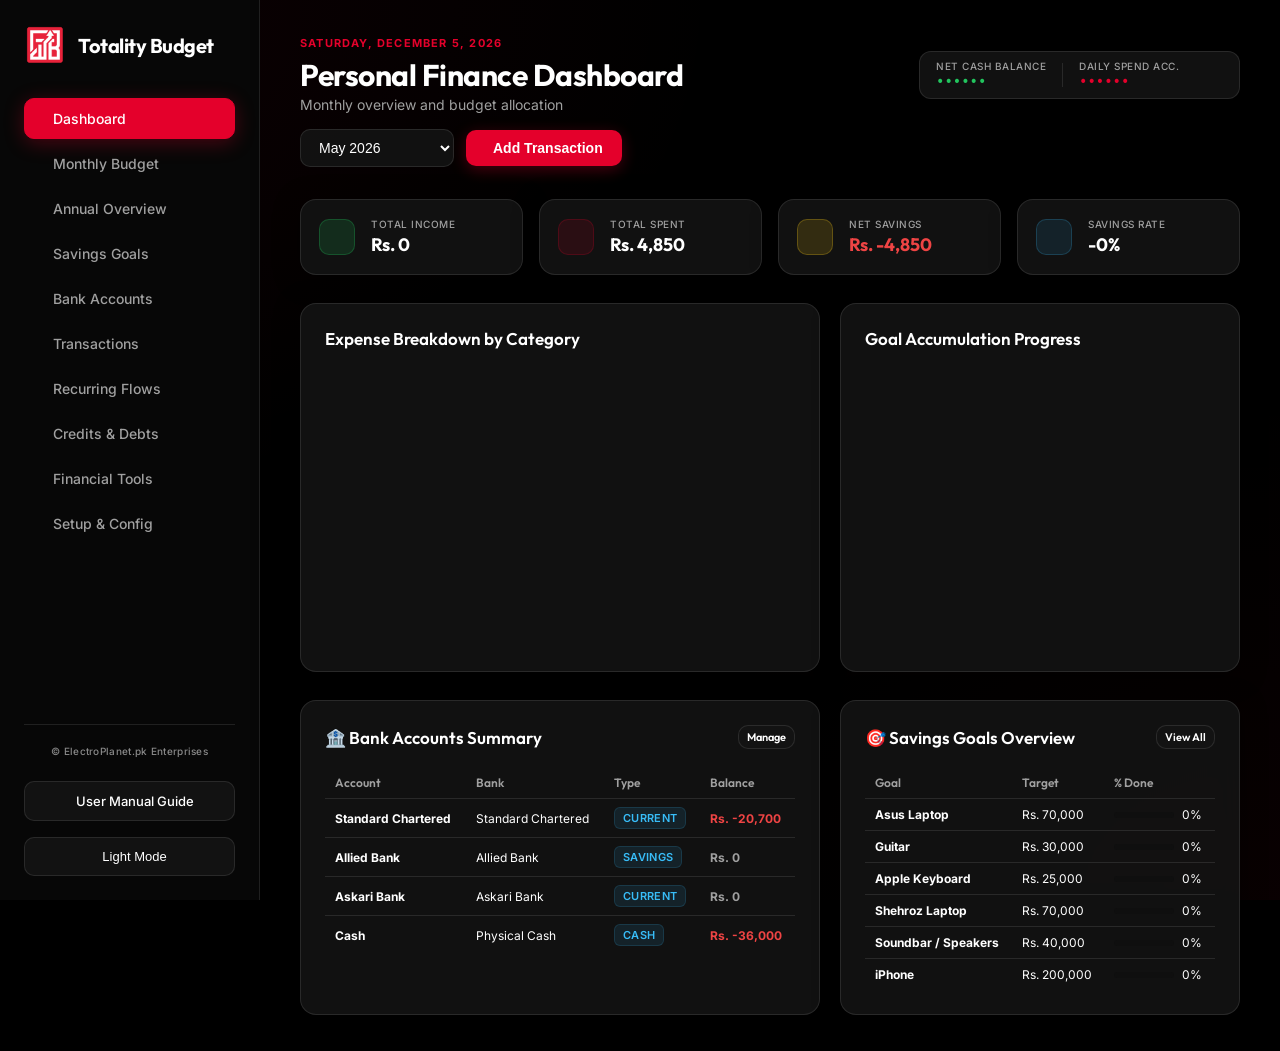
==== index.html @ 2ef8ae56 "Initial commit" ====
<!DOCTYPE html>
<html lang="en">
<head>
  <meta charset="UTF-8">
  <meta name="viewport" content="width=device-width, initial-scale=1.0">
  <title>Totality Budget — Personal Finance Tracker</title>
  <link rel="shortcut icon" type="image/png" href="logo.png">
  <link rel="icon" type="image/png" href="logo.png">
  <link rel="stylesheet" href="index.css?v=4">
  <!-- ChartJS CDN -->
  <script src="https://cdn.jsdelivr.net/npm/chart.js"></script>
  <!-- Lucide Icons CDN -->
  <script src="https://unpkg.com/lucide@latest"></script>
</head>
<body>
  <div class="app-container">
    
    <!-- Sidebar Navigation -->
    <aside class="sidebar">
      <div class="sidebar-top">
        <div class="brand">
          <img src="logo.png" class="brand-logo-img" alt="Totality Budget Logo">
          <span class="brand-name">Totality Budget</span>
        </div>
        
        <nav class="nav-links">
          <li class="nav-item">
            <a class="nav-link active" data-tab="dashboard">
              <i data-lucide="layout-dashboard"></i>
              <span>Dashboard</span>
            </a>
          </li>
          <li class="nav-item">
            <a class="nav-link" data-tab="budget">
              <i data-lucide="wallet"></i>
              <span>Monthly Budget</span>
            </a>
          </li>
          <li class="nav-item">
            <a class="nav-link" data-tab="annual">
              <i data-lucide="bar-chart-3"></i>
              <span>Annual Overview</span>
            </a>
          </li>
          <li class="nav-item">
            <a class="nav-link" data-tab="savings">
              <i data-lucide="target"></i>
              <span>Savings Goals</span>
            </a>
          </li>
          <li class="nav-item">
            <a class="nav-link" data-tab="accounts">
              <i data-lucide="landmark"></i>
              <span>Bank Accounts</span>
            </a>
          </li>
          <li class="nav-item">
            <a class="nav-link" data-tab="transactions">
              <i data-lucide="receipt"></i>
              <span>Transactions</span>
            </a>
          </li>
          <li class="nav-item">
            <a class="nav-link" data-tab="subscriptions">
              <i data-lucide="refresh-cw"></i>
              <span>Recurring Flows</span>
            </a>
          </li>
          <li class="nav-item">
            <a class="nav-link" data-tab="debts">
              <i data-lucide="users"></i>
              <span>Credits & Debts</span>
            </a>
          </li>
          <li class="nav-item">
            <a class="nav-link" data-tab="tools">
              <i data-lucide="layout-grid"></i>
              <span>Financial Tools</span>
            </a>
          </li>
          <li class="nav-item">
            <a class="nav-link" data-tab="setup">
              <i data-lucide="settings"></i>
              <span>Setup & Config</span>
            </a>
          </li>
        </nav>
      </div>
      
      <div class="sidebar-footer">
        <div class="copyright-text">© ElectroPlanet.pk Enterprises</div>
        <a href="manual.html" target="_blank" class="manual-link">
          <i data-lucide="book-open"></i>
          <span>User Manual Guide</span>
        </a>
        <button id="theme-toggle" class="theme-toggle-btn">
          <i data-lucide="sun" class="sun-icon"></i>
          <span class="theme-text">Light Mode</span>
        </button>
      </div>
    </aside>

    <!-- Main Content Panel -->
    <main class="main-content">
      
      <!-- Top Title & Action Bar -->
      <header class="top-bar">
        <div class="page-title-area">
          <div id="today-date-badge" class="current-date-badge"></div>
          <h1 id="page-title">Personal Finance Dashboard</h1>
          <p id="page-subtitle">Monthly overview and budget allocation</p>
        </div>
        
        <!-- Masked Top Balances Widget -->
        <div class="top-balances-widget">
          <div style="display: flex; flex-direction: column; gap: 2px;">
            <span style="color: var(--text-muted); font-size: 10px; text-transform: uppercase; letter-spacing: 0.5px;">Net Cash Balance</span>
            <span id="top-net-cash" style="font-family: monospace; font-size: 14px; font-weight: 700; color: var(--success);">••••••</span>
          </div>
          <div style="width: 1px; height: 24px; background: var(--border-color); align-self: center;"></div>
          <div style="display: flex; flex-direction: column; gap: 2px;">
            <span style="color: var(--text-muted); font-size: 10px; text-transform: uppercase; letter-spacing: 0.5px;">Daily Spend Acc.</span>
            <span id="top-daily-spend" style="font-family: monospace; font-size: 14px; font-weight: 700; color: var(--primary);">••••••</span>
          </div>
          <button id="toggle-top-balances" title="Toggle balance visibility">
            <i id="top-balances-eye-icon" data-lucide="eye" style="width: 16px; height: 16px;"></i>
          </button>
        </div>
        
        <div class="action-bar">
          <select id="global-month-select" class="month-selector">
            <option value="2026-01">January 2026</option>
            <option value="2026-02">February 2026</option>
            <option value="2026-03">March 2026</option>
            <option value="2026-04">April 2026</option>
            <option value="2026-05" selected>May 2026</option>
            <option value="2026-06">June 2026</option>
            <option value="2026-07">July 2026</option>
            <option value="2026-08">August 2026</option>
            <option value="2026-09">September 2026</option>
            <option value="2026-10">October 2026</option>
            <option value="2026-11">November 2026</option>
            <option value="2026-12">December 2026</option>
          </select>
          <button id="add-tx-btn" class="btn btn-primary">
            <i data-lucide="plus-circle"></i>
            <span>Add Transaction</span>
          </button>
        </div>
      </header>

      <!-- TAB 1: DASHBOARD -->
      <section id="dashboard-panel" class="tab-panel active">
        <!-- Summary Metrics -->
        <div class="metrics-grid">
          <div class="card metric-card">
            <div class="metric-icon income">
              <i data-lucide="arrow-down-left"></i>
            </div>
            <div class="metric-info">
              <span class="metric-label">Total Income</span>
              <span class="metric-val" id="dash-income">Rs. 0</span>
            </div>
          </div>
          <div class="card metric-card">
            <div class="metric-icon spent">
              <i data-lucide="arrow-up-right"></i>
            </div>
            <div class="metric-info">
              <span class="metric-label">Total Spent</span>
              <span class="metric-val" id="dash-spent">Rs. 0</span>
            </div>
          </div>
          <div class="card metric-card">
            <div class="metric-icon savings">
              <i data-lucide="sparkles"></i>
            </div>
            <div class="metric-info">
              <span class="metric-label">Net Savings</span>
              <span class="metric-val" id="dash-savings">Rs. 0</span>
            </div>
          </div>
          <div class="card metric-card">
            <div class="metric-icon rate">
              <i data-lucide="percent"></i>
            </div>
            <div class="metric-info">
              <span class="metric-label">Savings Rate</span>
              <span class="metric-val" id="dash-rate">0%</span>
            </div>
          </div>
        </div>

        <!-- Charts Grid -->
        <div class="dashboard-row-1">
          <div class="card">
            <h3 class="card-title">Expense Breakdown by Category</h3>
            <div class="chart-container">
              <canvas id="expenseChart"></canvas>
            </div>
          </div>
          <div class="card">
            <h3 class="card-title">Goal Accumulation Progress</h3>
            <div class="chart-container">
              <canvas id="goalsChart"></canvas>
            </div>
          </div>
        </div>

        <!-- Dashboard Bank & Goals Tables -->
        <div class="dashboard-row-1">
          <div class="card">
            <h3 class="card-title">
              <span>🏦 Bank Accounts Summary</span>
              <a class="btn btn-secondary" style="padding: 4px 8px; font-size: 11px;" onclick="switchTab('accounts')">Manage</a>
            </h3>
            <div class="table-container">
              <table class="table" id="dash-accounts-table">
                <thead>
                  <tr>
                    <th>Account</th>
                    <th>Bank</th>
                    <th>Type</th>
                    <th>Balance</th>
                  </tr>
                </thead>
                <tbody>
                  <!-- Filled by JS -->
                </tbody>
              </table>
            </div>
          </div>
          
          <div class="card">
            <h3 class="card-title">
              <span>🎯 Savings Goals Overview</span>
              <a class="btn btn-secondary" style="padding: 4px 8px; font-size: 11px;" onclick="switchTab('savings')">View All</a>
            </h3>
            <div class="table-container">
              <table class="table" id="dash-goals-table">
                <thead>
                  <tr>
                    <th>Goal</th>
                    <th>Target</th>
                    <th>% Done</th>
                  </tr>
                </thead>
                <tbody>
                  <!-- Filled by JS -->
                </tbody>
              </table>
            </div>
          </div>
        </div>
      </section>

      <!-- TAB 2: MONTHLY BUDGET -->
      <section id="budget-panel" class="tab-panel">
        <div class="budget-grid">
          <!-- Budget Table Card -->
          <div class="card">
            <h3 class="card-title" id="budget-table-title">Budget Allocation vs. Actual Spending</h3>
            <div class="table-container">
              <table class="table" id="budget-table">
                <thead>
                  <tr>
                    <th>Category</th>
                    <th>Budget</th>
                    <th>Spent</th>
                    <th>Remaining</th>
                    <th>Progress</th>
                    <th>Status</th>
                  </tr>
                </thead>
                <tbody>
                  <!-- Filled by JS -->
                </tbody>
                <tfoot>
                  <tr class="table-footer">
                    <td><strong>TOTAL</strong></td>
                    <td id="budget-total-budgeted">Rs. 0</td>
                    <td id="budget-total-spent">Rs. 0</td>
                    <td id="budget-total-remaining">Rs. 0</td>
                    <td><div class="progress-bar-container" style="width: 55px; height: 6px;"><div id="budget-total-progress" class="progress-bar-fill primary" style="width: 0%"></div></div></td>
                    <td id="budget-total-status">-</td>
                  </tr>
                </tfoot>
              </table>
            </div>
          </div>

          <!-- Quick Log & Summary Panel -->
          <div class="transactions-panel">
            <div class="card">
              <h3 class="card-title">Monthly Metrics Summary</h3>
              <div class="quick-stats-mini">
                <div class="stat-mini-item">
                  <span>💰 Planned Budget:</span>
                  <span id="mini-planned-budget">Rs. 0</span>
                </div>
                <div class="stat-mini-item">
                  <span>💸 Total Actual Spent:</span>
                  <span id="mini-total-spent">Rs. 0</span>
                </div>
                <div class="stat-mini-item">
                  <span>📉 Leftover Budget:</span>
                  <span id="mini-leftover-budget">Rs. 0</span>
                </div>
                <div class="stat-mini-item">
                  <span>🔒 Monthly Income:</span>
                  <span id="mini-monthly-income">Rs. 0</span>
                </div>
                <div class="stat-mini-item">
                  <span>🔁 Fixed Expenses:</span>
                  <span id="mini-fixed-expenses">Rs. 0</span>
                </div>
                <div class="stat-mini-item">
                  <span>🤝 Total Money Owed:</span>
                  <span id="mini-total-owed">Rs. 0</span>
                </div>
              </div>
            </div>

            <div class="card">
              <h3 class="card-title" id="mini-tx-title">Recent Transactions</h3>
              <div class="transaction-list" id="mini-tx-list">
                <!-- Filled by JS -->
              </div>
            </div>
          </div>
        </div>
      </section>

      <!-- TAB 3: ANNUAL OVERVIEW -->
      <section id="annual-panel" class="tab-panel">
        <!-- Annual Summary Metrics -->
        <div class="metrics-grid">
          <div class="card metric-card">
            <div class="metric-icon income">
              <i data-lucide="gem"></i>
            </div>
            <div class="metric-info">
              <span class="metric-label">YTD Total Income</span>
              <span class="metric-val" id="annual-ytd-income">Rs. 0</span>
            </div>
          </div>
          <div class="card metric-card">
            <div class="metric-icon spent">
              <i data-lucide="shopping-bag"></i>
            </div>
            <div class="metric-info">
              <span class="metric-label">YTD Total Spent</span>
              <span class="metric-val" id="annual-ytd-spent">Rs. 0</span>
            </div>
          </div>
          <div class="card metric-card">
            <div class="metric-icon savings">
              <i data-lucide="shield-check"></i>
            </div>
            <div class="metric-info">
              <span class="metric-label">Total Annual Savings</span>
              <span class="metric-val" id="annual-ytd-savings">Rs. 0</span>
            </div>
          </div>
          <div class="card metric-card">
            <div class="metric-icon rate">
              <i data-lucide="trending-up"></i>
            </div>
            <div class="metric-info">
              <span class="metric-label">YTD Avg Savings Rate</span>
              <span class="metric-val" id="annual-ytd-rate">0%</span>
            </div>
          </div>
          <div class="card metric-card">
            <div class="metric-icon spent">
              <i data-lucide="users"></i>
            </div>
            <div class="metric-info">
              <span class="metric-label">Outstanding Loans (Debt)</span>
              <span class="metric-val" id="annual-total-debt">Rs. 0</span>
            </div>
          </div>
          <div class="card metric-card">
            <div class="metric-icon spent">
              <i data-lucide="refresh-cw"></i>
            </div>
            <div class="metric-info">
              <span class="metric-label">Annual Fixed Expenses</span>
              <span class="metric-val" id="annual-total-fixed">Rs. 0</span>
            </div>
          </div>
        </div>

        <!-- Annual Trend Chart -->
        <div class="card">
          <h3 class="card-title">Monthly Income vs. Expenses (YTD Trend)</h3>
          <div class="chart-container" style="height: 320px;">
            <canvas id="annualTrendChart"></canvas>
          </div>
        </div>

        <div class="dashboard-row-1">
          <!-- Month-by-month Summary table -->
          <div class="card">
            <h3 class="card-title">Month-by-Month Overview</h3>
            <div class="table-container">
              <table class="table" id="annual-months-table">
                <thead>
                  <tr>
                    <th>Month</th>
                    <th>Income (Rs.)</th>
                    <th>Expenses (Rs.)</th>
                    <th>Savings (Rs.)</th>
                    <th>Savings Rate</th>
                    <th>Running Balance (Rs.)</th>
                  </tr>
                </thead>
                <tbody id="annual-months-tbody">
                  <!-- Filled by JS -->
                </tbody>
              </table>
            </div>
          </div>

          <!-- YTD Category Breakdown -->
          <div class="card">
            <h3 class="card-title">YTD Expense Breakdown by Category</h3>
            <div class="table-container">
              <table class="table" id="annual-categories-table">
                <thead>
                  <tr>
                    <th>Category</th>
                    <th>YTD Budget (Rs.)</th>
                    <th>YTD Spent (Rs.)</th>
                    <th>Progress</th>
                  </tr>
                </thead>
                <tbody id="annual-categories-tbody">
                  <!-- Filled by JS -->
                </tbody>
              </table>
            </div>
          </div>
        </div>

        <!-- Cash Flow Forecast & Monthly Comparison -->
        <div class="dashboard-row-1">
          <div class="card">
            <h3 class="card-title">📈 Cash Flow Forecast (Next 6 Months)</h3>
            <div class="chart-container" style="height: 300px;">
              <canvas id="forecastChart"></canvas>
            </div>
            <div class="forecast-legend">
              <div class="forecast-legend-item"><div class="forecast-legend-swatch solid"></div> Actual Balance</div>
              <div class="forecast-legend-item"><div class="forecast-legend-swatch dashed"></div> Projected Balance</div>
            </div>
          </div>
          <div class="card">
            <h3 class="card-title">📊 Monthly Savings Performance</h3>
            <div class="chart-container" style="height: 300px;">
              <canvas id="comparisonChart"></canvas>
            </div>
          </div>
        </div>
      </section>

      <!-- TAB 4: SAVINGS GOALS -->
      <section id="savings-panel" class="tab-panel">
        <div class="card">
          <div class="goal-card-top" style="margin-bottom: 0;">
            <div>
              <h2 style="font-family: var(--font-heading); font-size: 24px; font-weight: 700;">Active Goals Vault</h2>
              <p style="color: var(--text-muted); font-size: 14px; margin-top: 4px;">Dynamic savings goals tracked across your standard directory accounts</p>
              <button id="add-goal-tab-btn" class="btn btn-primary" style="margin-top: 12px; font-size: 12px; padding: 6px 12px;">
                <i data-lucide="plus-circle"></i>
                <span>Add Goal</span>
              </button>
            </div>
            <div class="metric-info" style="align-items: flex-end;">
              <span class="metric-label" style="font-size: 11px;">Total Allocated in Savings Goals</span>
              <span class="metric-val" id="goals-total-available" style="color: var(--secondary); font-size: 28px;">Rs. 0</span>
            </div>
          </div>
        </div>

        <div class="goals-grid" id="savings-goals-grid">
          <!-- Goal cards generated by JS -->
        </div>
      </section>

      <!-- TAB 5: BANK ACCOUNTS -->
      <section id="accounts-panel" class="tab-panel">
        <div class="card">
          <div style="display: flex; justify-content: space-between; align-items: center;">
            <div>
              <h2 style="font-family: var(--font-heading); font-size: 24px; font-weight: 700;">Account Directory</h2>
              <p style="color: var(--text-muted); font-size: 14px; margin-top: 4px;">Liquid cash and savings across your bank directory</p>
            </div>
            <div class="metric-info" style="align-items: flex-end;">
              <span class="metric-label" style="font-size: 11px;">Net Cash Balance</span>
              <span class="metric-val" id="accounts-net-cash" style="color: var(--primary); font-size: 28px;">Rs. 0</span>
            </div>
          </div>
        </div>

        <div class="accounts-grid" id="bank-accounts-grid">
          <!-- Account cards generated by JS -->
        </div>

        <!-- Strategy Flow Diagram -->
        <div class="card strategy-card">
          <h3 class="card-title" style="color: var(--secondary); font-weight: 700;">
            <i data-lucide="sparkles" style="vertical-align: middle; margin-right: 8px;"></i>
            <span>💡 Strategic Money Flow</span>
          </h3>
          <div class="strategy-steps">
            <div class="strategy-step">
              <div class="step-number">1</div>
              <div class="step-details">
                <span class="step-title">Salary Arrives</span>
                <span class="step-desc">Your main salary deposits into your designated Salary / Daily Spend account.</span>
              </div>
            </div>
            <div class="strategy-step">
              <div class="step-number">2</div>
              <div class="step-details">
                <span class="step-title">Pay Yourself First</span>
                <span class="step-desc">Immediately transfer your default savings surplus target from Daily Spend to your Savings account.</span>
              </div>
            </div>
            <div class="strategy-step">
              <div class="step-number">3</div>
              <div class="step-details">
                <span class="step-title">Goal Contributions</span>
                <span class="step-desc">Fund your savings goals directly by allocating money to them in the Goals Tracker tab.</span>
              </div>
            </div>
            <div class="strategy-step">
              <div class="step-number">4</div>
              <div class="step-details">
                <span class="step-title">Live on What's Left</span>
                <span class="step-desc">Monitor your expenses relative to the monthly budget allocations. Keep track of daily spending!</span>
              </div>
            </div>
          </div>
        </div>
      </section>

      <!-- TAB 6: ALL TRANSACTIONS -->
      <section id="transactions-panel" class="tab-panel">
        <div class="card">
          <div class="card-title">
            <span>Transaction Ledger</span>
            <div style="display: flex; gap: 8px;">
              <button id="import-btn" class="btn btn-secondary" style="font-size: 13px; padding: 6px 12px;">
                <i data-lucide="upload" style="width: 14px; height: 14px;"></i>
                <span>Import Backup</span>
              </button>
              <input type="file" id="import-file-input" style="display:none;" accept=".json">
              <button id="export-btn" class="btn btn-secondary" style="font-size: 13px; padding: 6px 12px;">
                <i data-lucide="download" style="width: 14px; height: 14px;"></i>
                <span>Export Backup</span>
              </button>
            </div>
          </div>
          
          <div class="table-container">
            <table class="table" id="all-transactions-table">
              <thead>
                <tr>
                  <th>Date</th>
                  <th>Type</th>
                  <th>Description</th>
                  <th>Category</th>
                  <th>Account</th>
                  <th>Amount (Rs.)</th>
                  <th>Actions</th>
                </tr>
              </thead>
              <tbody id="all-tx-tbody">
                <!-- Filled by JS -->
              </tbody>
            </table>
          </div>
          
          <div id="tx-empty-state" class="empty-state" style="display: none;">
            <i data-lucide="receipt"></i>
            <h3>No Transactions Registered</h3>
            <p>Begin tracking your budget by tapping the "Add Transaction" button above.</p>
          </div>
        </div>
      </section>

      <!-- TAB 8: FIXED EXPENSES / RECURRING FLOWS -->
      <section id="subscriptions-panel" class="tab-panel">
        <div class="card">
          <div style="display: flex; justify-content: space-between; align-items: center;">
            <div>
              <h2 style="font-family: var(--font-heading); font-size: 24px; font-weight: 700;">Recurring Income & Expenses</h2>
              <p style="color: var(--text-muted); font-size: 14px; margin-top: 4px;">Manage recurring salaries, inflows, bills, rent, and subscriptions that automatically process on specific days of the month</p>
            </div>
            <div class="metric-info" style="align-items: flex-end;">
              <span class="metric-label" style="font-size: 11px;">Net Monthly Recurring Flow</span>
              <span class="metric-val" id="sub-total-net" style="color: var(--success); font-size: 28px;">Rs. 0</span>
            </div>
          </div>
        </div>

        <div class="budget-grid">
          <!-- Subscriptions/Recurring Flows List -->
          <div class="card">
            <h3 class="card-title">Active Recurring Flows</h3>
            <div class="table-container">
              <table class="table" id="subs-table">
                <thead>
                  <tr>
                    <th>Flow Name</th>
                    <th>Type</th>
                    <th>Amount (Rs.)</th>
                    <th>Process Day</th>
                    <th>Category / Source</th>
                    <th>Account</th>
                    <th>Status</th>
                    <th>Actions</th>
                  </tr>
                </thead>
                <tbody id="subs-tbody">
                  <!-- Filled by JS -->
                </tbody>
              </table>
            </div>
          </div>

          <!-- Add Recurring Flow Card -->
          <div class="card">
            <h3 class="card-title">Add Recurring Flow</h3>
            <form id="add-sub-form" style="display: flex; flex-direction: column; gap: 16px;">
              <div class="form-group">
                <label for="sub-type" style="display: block; font-size: 13px; font-weight: 500; margin-bottom: 6px;">Flow Type</label>
                <select id="sub-type" class="form-control" onchange="toggleSubFormTypeFields()" required>
                  <option value="expense" selected>💸 Fixed Expense (Outflow)</option>
                  <option value="income">💰 Fixed Income (Inflow)</option>
                </select>
              </div>
              <div class="form-group">
                <label for="sub-name" style="display: block; font-size: 13px; font-weight: 500; margin-bottom: 6px;">Name</label>
                <input type="text" id="sub-name" class="form-control" placeholder="e.g. Salary, Netflix, Rent" required>
              </div>
              <div class="form-row" style="display: grid; grid-template-columns: 1fr 1fr; gap: 12px;">
                <div class="form-group">
                  <label for="sub-amount" style="display: block; font-size: 13px; font-weight: 500; margin-bottom: 6px;">Amount (Rs.)</label>
                  <input type="number" id="sub-amount" class="form-control" placeholder="0" min="1" required>
                </div>
                <div class="form-group">
                  <label for="sub-day" style="display: block; font-size: 13px; font-weight: 500; margin-bottom: 6px;">Process Day (1-31)</label>
                  <input type="number" id="sub-day" class="form-control" placeholder="e.g. 1" min="1" max="31" required>
                </div>
              </div>
              <div class="form-row" style="display: grid; grid-template-columns: 1fr 1fr; gap: 12px;">
                <div class="form-group">
                  <label for="sub-category" style="display: block; font-size: 13px; font-weight: 500; margin-bottom: 6px;">Category</label>
                  <select id="sub-category" class="form-control" required>
                    <!-- Filled by JS -->
                  </select>
                </div>
                <div class="form-group">
                  <label for="sub-account" style="display: block; font-size: 13px; font-weight: 500; margin-bottom: 6px;">Payment Account</label>
                  <select id="sub-account" class="form-control" required>
                    <!-- Filled by JS -->
                  </select>
                </div>
              </div>
              <div class="form-group">
                <label for="sub-start-month" style="display: block; font-size: 13px; font-weight: 500; margin-bottom: 6px;">Start Month</label>
                <select id="sub-start-month" class="form-control" required>
                  <option value="2026-01" selected>January 2026</option>
                  <option value="2026-02">February 2026</option>
                  <option value="2026-03">March 2026</option>
                  <option value="2026-04">April 2026</option>
                  <option value="2026-05">May 2026</option>
                  <option value="2026-06">June 2026</option>
                  <option value="2026-07">July 2026</option>
                  <option value="2026-08">August 2026</option>
                  <option value="2026-09">September 2026</option>
                  <option value="2026-10">October 2026</option>
                  <option value="2026-11">November 2026</option>
                  <option value="2026-12">December 2026</option>
                </select>
              </div>
              <button type="submit" class="btn btn-primary" style="margin-top: 8px; justify-content: center;">Save Recurring Flow</button>
            </form>
          </div>
        </div>
      </section>

      <!-- TAB 9: CREDITS & DEBTS -->
      <section id="debts-panel" class="tab-panel">
        <div class="card">
          <div style="display: flex; justify-content: space-between; align-items: center; flex-wrap: wrap; gap: 16px;">
            <div>
              <h2 style="font-family: var(--font-heading); font-size: 24px; font-weight: 700;">Credits & Debts Ledger</h2>
              <p style="color: var(--text-muted); font-size: 14px; margin-top: 4px;">Track money you owe to others (Debts) and money others owe to you (Credits)</p>
            </div>
            <div style="display: flex; gap: 24px; flex-wrap: wrap;">
              <div class="metric-info" style="align-items: flex-end;">
                <span class="metric-label" style="font-size: 11px;">Total Owed (Liabilities)</span>
                <span class="metric-val" id="debt-total-owed" style="color: var(--danger); font-size: 26px; font-weight: 700;">Rs. 0</span>
              </div>
              <div class="metric-info" style="align-items: flex-end;">
                <span class="metric-label" style="font-size: 11px;">Total Receivable (Credits)</span>
                <span class="metric-val" id="credit-total-receivable" style="color: var(--success); font-size: 26px; font-weight: 700;">Rs. 0</span>
              </div>
            </div>
          </div>
        </div>

        <div class="budget-grid">
          <!-- Active Debts Grid/List -->
          <div class="card">
            <h3 class="card-title">Outstanding Records</h3>
            <div class="table-container">
              <table class="table" id="debts-table">
                <thead>
                  <tr>
                    <th>Party</th>
                    <th>Reason / Details</th>
                    <th>Original (Rs.)</th>
                    <th>Remaining (Rs.)</th>
                    <th>Due Date</th>
                    <th>Settled %</th>
                    <th>Actions</th>
                  </tr>
                </thead>
                <tbody id="debts-tbody">
                  <!-- Filled by JS -->
                </tbody>
              </table>
            </div>
          </div>

          <!-- Add Debt Card -->
          <div class="card">
            <h3 class="card-title">Add Loan / Money Record</h3>
            <form id="add-debt-form" style="display: flex; flex-direction: column; gap: 16px;">
              <div class="form-group">
                <label for="debt-type" style="display: block; font-size: 13px; font-weight: 500; margin-bottom: 6px;">Record Type</label>
                <select id="debt-type" class="form-control" style="width: 100%;">
                  <option value="debt">Debt (I owe money / Liability)</option>
                  <option value="credit">Credit (Someone owes me / Asset)</option>
                </select>
              </div>
              <div class="form-group">
                <label id="debt-person-label" for="debt-person" style="display: block; font-size: 13px; font-weight: 500; margin-bottom: 6px;">Owed To (Creditor)</label>
                <input type="text" id="debt-person" class="form-control" placeholder="e.g. HBL Bank, Hamza" required>
              </div>
              <div class="form-group">
                <label for="debt-desc" style="display: block; font-size: 13px; font-weight: 500; margin-bottom: 6px;">Reason / Notes</label>
                <input type="text" id="debt-desc" class="form-control" placeholder="e.g. Laptop financing, Dinner share" required>
              </div>
              <div class="form-row" style="display: grid; grid-template-columns: 1fr 1fr; gap: 12px;">
                <div class="form-group">
                  <label for="debt-adjust-mode" style="display: block; font-size: 13px; font-weight: 500; margin-bottom: 6px;">Bank Flow Adjustment</label>
                  <select id="debt-adjust-mode" class="form-control" style="width: 100%;">
                    <option value="none">No immediate bank adjustment (Item/Deferred)</option>
                    <option value="cash">Receive cash in bank account</option>
                  </select>
                </div>
                <div class="form-group" id="debt-account-group" style="display: none;">
                  <label for="debt-account" style="display: block; font-size: 13px; font-weight: 500; margin-bottom: 6px;">Bank Account</label>
                  <select id="debt-account" class="form-control" style="width: 100%;">
                    <!-- Populated dynamically -->
                  </select>
                </div>
              </div>
              <div class="form-row" style="display: grid; grid-template-columns: 1fr 1fr; gap: 12px;">
                <div class="form-group">
                  <label for="debt-amount" style="display: block; font-size: 13px; font-weight: 500; margin-bottom: 6px;">Amount (Rs.)</label>
                  <input type="number" id="debt-amount" class="form-control" placeholder="0" min="1" required>
                </div>
                <div class="form-group">
                  <label for="debt-due" style="display: block; font-size: 13px; font-weight: 500; margin-bottom: 6px;">Due Date</label>
                  <input type="date" id="debt-due" class="form-control">
                </div>
              </div>
              <button type="submit" class="btn btn-primary" style="margin-top: 8px; justify-content: center;">Save Record</button>
            </form>
          </div>
        </div>
      </section>

      <!-- TAB: SMART INSIGHTS -->
      <!-- TAB: FINANCIAL TOOLS & SIMULATORS -->
      <section id="tools-panel" class="tab-panel">
        <!-- Tools Tab Navigation -->
        <div class="tools-subnav-container">
          <div class="tools-subnav">
            <button class="tools-subnav-btn active" data-subtab="tools-insights">
              <i data-lucide="brain"></i>
              <span>Smart Insights</span>
            </button>
            <button class="tools-subnav-btn" data-subtab="tools-whatif">
              <i data-lucide="help-circle"></i>
              <span>What-If Sandbox</span>
            </button>
            <button class="tools-subnav-btn" data-subtab="tools-wishlist">
              <i data-lucide="hourglass"></i>
              <span>Purchase Vault</span>
            </button>
            <button class="tools-subnav-btn" data-subtab="tools-joy">
              <i data-lucide="heart"></i>
              <span>Joy Mapping</span>
            </button>
          </div>
        </div>

        <!-- SUB-TAB 1: SMART INSIGHTS -->
        <div class="tools-subpanel active" id="tools-insights-panel">
          <div class="insights-grid">
            <!-- Health Score Gauge -->
            <div class="card">
              <h3 class="card-title">🫀 Financial Health Score</h3>
              <div class="health-gauge-container">
                <div class="health-gauge-wrap">
                  <svg class="health-gauge-svg" viewBox="0 0 200 200">
                    <circle class="health-gauge-track" cx="100" cy="100" r="85"></circle>
                    <circle class="health-gauge-fill" id="health-gauge-arc" cx="100" cy="100" r="85"
                      stroke-dasharray="534" stroke-dashoffset="534"></circle>
                  </svg>
                  <div class="health-gauge-center">
                    <div class="health-gauge-score" id="health-score-value">0</div>
                    <div class="health-gauge-label">/ 100</div>
                  </div>
                </div>
                <div class="health-gauge-status" id="health-score-status">Calculating...</div>
              </div>
              <div class="health-factors" id="health-factors-list">
                <!-- Filled by JS -->
              </div>
            </div>

            <!-- Burn Rate Gauge -->
            <div class="card">
              <h3 class="card-title">🔥 Discretionary Burn Rate</h3>
              <div class="burn-gauge-container">
                <div class="burn-gauge-wrap">
                  <svg class="burn-gauge-svg" viewBox="0 40 200 100">
                    <!-- Background Arc -->
                    <path class="burn-gauge-track" d="M 30 130 A 70 70 0 0 1 170 130" fill="none" stroke-width="12" stroke-linecap="round"></path>
                    <defs>
                      <linearGradient id="burnGradient" x1="0%" y1="0%" x2="100%" y2="0%">
                        <stop offset="0%" stop-color="#10b981"></stop>
                        <stop offset="60%" stop-color="#f59e0b"></stop>
                        <stop offset="100%" stop-color="#ef4444"></stop>
                      </linearGradient>
                    </defs>
                    <!-- Active Burn indicator arc -->
                    <path class="burn-gauge-fill" id="burn-gauge-arc" d="M 30 130 A 70 70 0 0 1 170 130" fill="none" stroke="url(#burnGradient)" stroke-width="12" stroke-linecap="round" stroke-dasharray="220" stroke-dashoffset="220"></path>
                    <!-- Needle group -->
                    <g class="burn-needle-group" id="burn-needle-group">
                      <line x1="100" y1="130" x2="45" y2="130" class="burn-needle-line" stroke-width="4" stroke-linecap="round"></line>
                      <circle cx="100" cy="130" r="7" class="burn-needle-center"></circle>
                    </g>
                  </svg>
                </div>
                <div class="burn-status-container">
                  <div class="burn-rate-value" id="burn-rate-value">0%</div>
                  <div class="burn-rate-pace" id="burn-rate-pace">On Track</div>
                </div>
              </div>
              <div class="burn-details" id="burn-details-text">
                <!-- Filled by JS -->
              </div>
            </div>

            <!-- Spending Anomalies -->
            <div class="card insights-full-width">
              <h3 class="card-title">🔍 Spending Anomalies</h3>
              <p style="color: var(--text-muted); font-size: 12.5px; margin-bottom: 14px;">Categories deviating from your 3-month average</p>
              <div class="anomaly-list" id="anomaly-list">
                <!-- Filled by JS -->
              </div>
            </div>

            <!-- Savings Advisor -->
            <div class="card insights-full-width">
              <h3 class="card-title">💡 Savings Advisor</h3>
              <p style="color: var(--text-muted); font-size: 12.5px; margin-bottom: 14px;">Actionable suggestions to accelerate your savings goals</p>
              <div class="advisor-list" id="advisor-list">
                <!-- Filled by JS -->
              </div>
            </div>
          </div>
        </div>

        <!-- SUB-TAB 2: WHAT-IF SANDBOX -->
        <div class="tools-subpanel" id="tools-whatif-panel">
          <div class="tools-split-layout">
            <!-- Left Side: Control Form -->
            <div class="card" style="flex: 1; min-width: 320px;">
              <h3 class="card-title">🔬 Simulate Financial Scenario</h3>
              <p style="color: var(--text-muted); font-size: 12.5px; margin-bottom: 16px;">Test the impact of a recurring or one-time cost on your budget.</p>
              
              <form id="whatif-form">
                <div class="form-group">
                  <label for="whatif-name">Purchase/Expense Description</label>
                  <input type="text" id="whatif-name" class="form-control" placeholder="e.g. Purchase a Sedan, New Subscription, Gym membership" required>
                </div>
                <div class="form-row" style="display: grid; grid-template-columns: 1fr 1fr; gap: 12px; margin-top: 12px;">
                  <div class="form-group">
                    <label for="whatif-amount">Cost (Rs.)</label>
                    <input type="number" id="whatif-amount" class="form-control" placeholder="e.g. 35000" min="1" required>
                  </div>
                  <div class="form-group">
                    <label for="whatif-type">Frequency</label>
                    <select id="whatif-type" class="form-control">
                      <option value="recurring">Monthly Recurring</option>
                      <option value="onetime">One-Time Expense</option>
                    </select>
                  </div>
                </div>

                <div class="form-group" style="margin-top: 16px;">
                  <label>How will you fund this?</label>
                  <div style="display: flex; flex-direction: column; gap: 8px; margin-top: 8px;">
                    <label class="form-radio-label" style="display: flex; align-items: center; gap: 8px; font-size: 13px; cursor: pointer;">
                      <input type="radio" name="whatif-strategy" value="proportional" checked>
                      <span><strong>Shared Sacrifice:</strong> Cut all active budgets proportionally</span>
                    </label>
                    <label class="form-radio-label" style="display: flex; align-items: center; gap: 8px; font-size: 13px; cursor: pointer; margin-top: 4px;">
                      <input type="radio" name="whatif-strategy" value="targeted">
                      <span><strong>Targeted Sacrifices:</strong> Manually choose categories below</span>
                    </label>
                  </div>
                </div>

                <!-- Targeted Category Checkboxes -->
                <div id="whatif-targeted-categories-container" style="margin-top: 16px; display: none;">
                  <label style="font-size: 12.5px; font-weight: 600;">Select categories to cut:</label>
                  <div id="whatif-categories-list" style="display: grid; grid-template-columns: 1fr 1fr; gap: 8px; margin-top: 8px; max-height: 150px; overflow-y: auto; padding: 4px; border: 1px solid var(--border-color); border-radius: 8px;">
                    <!-- Dynamically populated by JS -->
                  </div>
                </div>

                <button type="submit" class="btn btn-primary" style="width: 100%; margin-top: 20px;">
                  <i data-lucide="play" style="width: 16px; height: 16px; margin-right: 6px;"></i>
                  Run Simulation
                </button>
              </form>
            </div>

            <!-- Right Side: Comparative Output & Analytics -->
            <div style="flex: 1.5; display: flex; flex-direction: column; gap: 20px; min-width: 320px;">
              <!-- Sustainability Scorecard -->
              <div class="card" id="whatif-scorecard" style="display: none;">
                <h3 class="card-title">📊 Sustainability Report</h3>
                <div id="whatif-impact-summary">
                  <!-- Filled by JS -->
                </div>
              </div>

              <!-- Comparative Table -->
              <div class="card" id="whatif-results-card" style="display: none;">
                <h3 class="card-title">⚖️ Budget Restructuring Impact</h3>
                <div class="table-responsive" style="margin-top: 12px; max-height: 300px; overflow-y: auto;">
                  <table class="table" style="table-layout: fixed; width: 100%;">
                    <thead>
                      <tr>
                        <th style="width: 28%;">Category</th>
                        <th style="width: 24%;">Current Budget</th>
                        <th style="width: 24%;">Proposed Cut</th>
                        <th style="width: 24%;">New Budget</th>
                      </tr>
                    </thead>
                    <tbody id="whatif-results-tbody">
                      <!-- Filled by JS -->
                    </tbody>
                  </table>
                </div>
              </div>

              <!-- Simulator Empty State -->
              <div class="card" id="whatif-empty-state" style="display: flex; flex-direction: column; align-items: center; justify-content: center; padding: 60px 20px; text-align: center;">
                <i data-lucide="help-circle" style="width: 48px; height: 48px; color: var(--text-muted); opacity: 0.5; margin-bottom: 12px;"></i>
                <h4 style="font-family: var(--font-heading); font-size: 16px; color: var(--text-main);">Run a simulation on the left</h4>
                <p style="color: var(--text-muted); font-size: 13px; max-width: 300px; margin-top: 4px;">Choose an expense amount and see how it reshapes your monthly budgets and savings rate.</p>
              </div>
            </div>
          </div>
        </div>

        <!-- SUB-TAB 3: PURCHASE HESITATION VAULT -->
        <div class="tools-subpanel" id="tools-wishlist-panel">
          <div class="tools-split-layout">
            <!-- Left Side: Add Wish item -->
            <div class="card" style="flex: 1; min-width: 320px; height: fit-content;">
              <h3 class="card-title">⏳ Add to Hesitation Vault</h3>
              <p style="color: var(--text-muted); font-size: 12.5px; margin-bottom: 16px;">Lock your impulse purchase desires for 48 hours to reconsider.</p>
              
              <form id="wishlist-form">
                <div class="form-group">
                  <label for="wish-name">Impulse Buy Description</label>
                  <input type="text" id="wish-name" class="form-control" placeholder="e.g. Mechanical Keyboard, Design Sneakers" required>
                </div>
                <div class="form-group" style="margin-top: 12px;">
                  <label for="wish-price">Price (Rs.)</label>
                  <input type="number" id="wish-price" class="form-control" placeholder="e.g. 15000" min="1" required>
                </div>
                <div class="form-group" style="margin-top: 12px;">
                  <label for="wish-link">Product Link (Optional)</label>
                  <input type="url" id="wish-link" class="form-control" placeholder="e.g. https://...">
                </div>
                <div class="form-group" style="margin-top: 12px;">
                  <label for="wish-account">Simulated Source Account</label>
                  <select id="wish-account" class="form-control" required>
                    <!-- Populated dynamically -->
                  </select>
                </div>

                <div class="form-group" style="margin-top: 14px;" id="wish-hourly-preview-container">
                  <!-- Realtime Hours of Work preview badge will sit here -->
                </div>

                <button type="submit" class="btn btn-primary" style="width: 100%; margin-top: 18px;">
                  <i data-lucide="lock" style="width: 16px; height: 16px; margin-right: 6px;"></i>
                  Lock in Vault (48h Rule)
                </button>
              </form>
            </div>

            <!-- Right Side: Lock Cards Grid -->
            <div style="flex: 1.8; min-width: 320px;">
              <div style="display: flex; justify-content: space-between; align-items: center; margin-bottom: 12px;">
                <h3 style="font-family: var(--font-heading); font-size: 16px; font-weight: 600; color: var(--text-main);">🔒 Vaulted Desires</h3>
                <span class="badge" id="wish-vault-count" style="background: var(--bg-card); color: var(--text-muted); padding: 4px 8px; font-size: 11px;">0 Items</span>
              </div>
              
              <div id="wish-vault-grid" class="wish-vault-grid">
                <!-- Dynamically populated Wish Cards -->
              </div>
            </div>
          </div>
        </div>

        <!-- SUB-TAB 4: JOY MAPPING & REPORT -->
        <div class="tools-subpanel" id="tools-joy-panel">
          <!-- Joy Metrics Widget Grid -->
          <div class="metrics-grid" style="margin-bottom: 20px;">
            <div class="card" style="flex: 1;">
              <h3 class="card-title">😊 High Fulfillment</h3>
              <div class="card-value" style="color: var(--success); font-size: 28px; margin-top: 6px;" id="joy-total-value">Rs. 0</div>
              <p style="color: var(--text-muted); font-size: 11px; margin-top: 4px;" id="joy-total-count">0 Transactions rated</p>
            </div>
            <div class="card" style="flex: 1;">
              <h3 class="card-title">😔 Buyer's Remorse</h3>
              <div class="card-value" style="color: var(--danger); font-size: 28px; margin-top: 6px;" id="remorse-total-value">Rs. 0</div>
              <p style="color: var(--text-muted); font-size: 11px; margin-top: 4px;" id="remorse-total-count">0 Transactions rated</p>
            </div>
            <div class="card" style="flex: 1;">
              <h3 class="card-title">⚠️ Remorse Rate</h3>
              <div class="card-value" style="font-size: 28px; margin-top: 6px;" id="remorse-rate-value">0%</div>
              <div class="progress-bar-container" style="height: 6px; margin-top: 8px;">
                <div class="progress-bar-fill danger" id="remorse-rate-bar" style="width: 0%"></div>
              </div>
            </div>
          </div>

          <div class="tools-split-layout">
            <!-- Left Side: Unrated Transactions Rater -->
            <div class="card" style="flex: 1.5; min-width: 320px;">
              <h3 class="card-title">🏷️ Rate Your Transactions</h3>
              <p style="color: var(--text-muted); font-size: 12.5px; margin-bottom: 16px;">Map fulfillment (👍 Joy) vs regret (👎 Remorse) on recent expenses.</p>
              
              <div class="table-responsive" style="max-height: 400px; overflow-y: auto;">
                <table class="table" style="table-layout: fixed; width: 100%;">
                  <thead>
                    <tr>
                      <th style="width: 22%;">Date</th>
                      <th style="width: 43%;">Description</th>
                      <th style="width: 20%;">Amount</th>
                      <th style="width: 15%; text-align: center;">Fulfillment</th>
                    </tr>
                  </thead>
                  <tbody id="joy-rater-tbody">
                    <!-- Dynamic Transaction Rater list -->
                  </tbody>
                </table>
              </div>
            </div>

            <!-- Right Side: Analytics & End-of-Month PDF Report Trigger -->
            <div style="flex: 1; display: flex; flex-direction: column; gap: 20px; min-width: 320px;">
              <!-- Remorse Insights Card -->
              <div class="card">
                <h3 class="card-title">💡 Fulfillment Insights</h3>
                <div id="joy-insights-text" style="font-size: 13px; line-height: 1.5; color: var(--text-muted); margin-top: 10px;">
                  <!-- Filled by JS -->
                </div>
              </div>

              <!-- PDF Report Download Card -->
              <div class="card">
                <h3 class="card-title">📅 End of Month Report</h3>
                <p style="color: var(--text-muted); font-size: 12.5px; margin-top: 6px; line-height: 1.4;">
                  Save a verified PDF statement of your financials, budgets, anomalies, and remorse rate for your archives.
                </p>
                <div id="pdf-report-notice" style="margin-top: 12px; font-size: 11px; padding: 6px 8px; border-radius: 6px; background: rgba(56, 189, 248, 0.08); color: var(--info); border-left: 3px solid var(--info);">
                  Notice: Preview available anytime. Verified locker unlocks on the last day of each month.
                </div>
                <button class="btn btn-secondary" id="download-report-btn" style="width: 100%; margin-top: 16px; gap: 8px;">
                  <i data-lucide="file-text"></i>
                  <span>Download PDF Report</span>
                </button>
              </div>
            </div>
          </div>
        </div>
      </section>

      <!-- TAB 7: SETUP & CONFIG -->
      <section id="setup-panel" class="tab-panel">
        <!-- Grid for Configuration Forms -->
        <div style="display: flex; flex-direction: column; gap: 32px;">
          
          <!-- Bank Accounts Manager -->
          <div class="card">
            <h3 class="card-title">🏦 Configure Bank Accounts</h3>
            <p style="color: var(--text-muted); font-size: 13px; margin-bottom: 20px; line-height: 1.4;">
              Define your liquid bank accounts, business cards, or cash wallets. Let these manage standard ledger allocations.
            </p>
            <form id="bank-accounts-form">
              <div class="setup-input-list" id="setup-accounts-list">
                <!-- Filled by JS -->
              </div>
              <div style="display: flex; gap: 12px; margin-top: 20px;">
                <button type="button" id="add-setup-acc-btn" class="btn btn-secondary">
                  <i data-lucide="plus"></i>
                  <span>Add Bank Account</span>
                </button>
                <button type="submit" class="btn btn-primary">Save Accounts</button>
              </div>
            </form>
          </div>

          <!-- Savings Goals Manager -->
          <div class="card">
            <h3 class="card-title">🎯 Configure Savings Goals</h3>
            <p style="color: var(--text-muted); font-size: 13px; margin-bottom: 20px; line-height: 1.4;">
              Add, remove, or modify your targets. Once completed, they can be deleted from here. Choose which bank account holds their deposits.
            </p>
            <form id="savings-goals-form">
              <div class="setup-input-list" id="setup-goals-list">
                <!-- Filled by JS -->
              </div>
              <div style="display: flex; gap: 12px; margin-top: 20px;">
                <button type="button" id="add-setup-goal-btn" class="btn btn-secondary">
                  <i data-lucide="plus"></i>
                  <span>Add Savings Goal</span>
                </button>
                <button type="submit" class="btn btn-primary">Save Goals</button>
              </div>
            </form>
          </div>

          <div class="setup-section-grid">
            <!-- Categories list -->
            <div class="card">
              <h3 class="card-title">Manage Expense Categories & Default Budgets</h3>
              <form id="categories-form">
                <div class="setup-input-list" id="setup-categories-list">
                  <!-- Rows loaded by JS -->
                </div>
                <div style="display: flex; gap: 12px; margin-top: 20px;">
                  <button type="button" id="add-setup-cat-btn" class="btn btn-secondary">
                    <i data-lucide="plus"></i>
                    <span>Add Category</span>
                  </button>
                  <button type="submit" class="btn btn-primary">Save Categories</button>
                </div>
              </form>
            </div>

            <!-- Income Sources -->
            <div class="card">
              <h3 class="card-title">Income Sources</h3>
              <form id="income-sources-form">
                <div class="setup-input-list" id="setup-income-list" style="max-height: 380px;">
                  <!-- Rows loaded by JS -->
                </div>
                <div style="display: flex; gap: 12px; margin-top: 20px;">
                  <button type="button" id="add-setup-income-btn" class="btn btn-secondary">
                    <i data-lucide="plus"></i>
                    <span>Add Source</span>
                  </button>
                  <button type="submit" class="btn btn-primary">Save Sources</button>
                </div>
              </form>
            </div>
          </div>

        </div>
      </section>

    </main>
  </div>

  <!-- ADD TRANSACTION MODAL -->
  <div id="tx-modal" class="modal-overlay">
    <div class="modal-content">
      <div class="modal-header">
        <h3 class="modal-title" id="tx-modal-title">Add Transaction</h3>
        <button id="close-tx-modal" class="modal-close-btn">
          <i data-lucide="x"></i>
        </button>
      </div>
      <form id="tx-form">
        <div class="modal-body">
          <div class="form-group">
            <label for="tx-type">Transaction Type</label>
            <select id="tx-type" class="form-control" required>
              <option value="expense">💸 Expense (Outflow)</option>
              <option value="income">💰 Income (Inflow)</option>
              <option value="savings_transfer">🔄 Transfer Between Accounts</option>
              <option value="goal_allocation">🎯 Deposit into Savings Goal</option>
            </select>
          </div>
          
          <div class="form-group">
            <label for="tx-desc">Description</label>
            <input type="text" id="tx-desc" class="form-control" placeholder="e.g. Al Fatah Groceries" required>
          </div>
          
          <div class="form-row">
            <div class="form-group">
              <label for="tx-amount">Amount (Rs.)</label>
              <input type="number" id="tx-amount" class="form-control" placeholder="0" min="1" required>
            </div>
            <div class="form-group">
              <label for="tx-date">Date</label>
              <input type="date" id="tx-date" class="form-control" required>
            </div>
          </div>

          <div class="form-row" id="tx-accounts-row">
            <div class="form-group" id="tx-source-account-group">
              <label for="tx-account" id="tx-account-label">From Account</label>
              <select id="tx-account" class="form-control">
                <!-- Populated dynamically -->
              </select>
            </div>
            <div class="form-group" id="tx-category-group">
              <label for="tx-category">Category</label>
              <select id="tx-category" class="form-control">
                <!-- Populated dynamically -->
              </select>
            </div>
          </div>

          <div class="form-group" id="tx-dest-account-group" style="display: none;">
            <label for="tx-dest-account">To Account</label>
            <select id="tx-dest-account" class="form-control">
              <!-- Populated dynamically -->
            </select>
          </div>

          <div class="form-group" id="tx-target-goal-group" style="display: none;">
            <label for="tx-goal">Target Savings Goal</label>
            <select id="tx-goal" class="form-control">
              <!-- Populated dynamically -->
            </select>
          </div>

          <div class="form-group" id="tx-target-debt-group" style="display: none;">
            <label for="tx-debt">Link to Credit / Debt Record</label>
            <select id="tx-debt" class="form-control">
              <!-- Populated dynamically -->
            </select>
          </div>
        </div>
        <div class="modal-footer">
          <button type="button" id="cancel-tx-modal" class="btn btn-secondary">Cancel</button>
          <button type="submit" class="btn btn-primary">Save Transaction</button>
        </div>
      </form>
    </div>
  </div>
  <!-- ADD GOAL MODAL -->
  <div id="goal-modal" class="modal-overlay">
    <div class="modal-content">
      <div class="modal-header">
        <h3 class="modal-title">Add Savings Goal</h3>
        <button id="close-goal-modal" class="modal-close-btn">
          <i data-lucide="x"></i>
        </button>
      </div>
      <form id="goal-modal-form">
        <div class="modal-body">
          <div class="form-group">
            <label for="modal-goal-name">Goal Name / Product Name</label>
            <input type="text" id="modal-goal-name" class="form-control" placeholder="e.g. Sony WH-1000XM5, Honda Civic, iPhone 16" required>
            <div id="modal-goal-suggestion" class="setup-goal-suggestion" style="display: none; margin-top: 6px;"></div>
          </div>
          <div class="form-row" style="display: grid; grid-template-columns: 1fr 1fr; gap: 12px; margin-bottom: 14px;">
            <div class="form-group" style="margin-bottom: 0;">
              <label for="modal-goal-target">Target Budget (Rs.)</label>
              <input type="number" id="modal-goal-target" class="form-control" placeholder="0" min="1" required>
            </div>
            <div class="form-group" style="margin-bottom: 0;">
              <label for="modal-goal-date">Target Date</label>
              <input type="date" id="modal-goal-date" class="form-control" required>
            </div>
          </div>
          <div class="form-group">
            <label for="modal-goal-account">Savings Bank Account</label>
            <select id="modal-goal-account" class="form-control" required>
              <!-- Populated dynamically -->
            </select>
          </div>
        </div>
        <div class="modal-footer">
          <button type="button" id="cancel-goal-modal" class="btn btn-secondary">Cancel</button>
          <button type="submit" class="btn btn-primary">Save Goal</button>
        </div>
      </form>
    </div>
  </div>

  <!-- CUSTOM CONFIRM MODAL -->
  <div id="confirm-modal" class="confirm-overlay">
    <div class="confirm-box">
      <div class="confirm-body">
        <div class="confirm-icon">
          <svg xmlns="http://www.w3.org/2000/svg" width="24" height="24" viewBox="0 0 24 24" fill="none" stroke="currentColor" stroke-width="2" stroke-linecap="round" stroke-linejoin="round"><path d="M10.29 3.86L1.82 18a2 2 0 0 0 1.71 3h16.94a2 2 0 0 0 1.71-3L13.71 3.86a2 2 0 0 0-3.42 0z"/><line x1="12" y1="9" x2="12" y2="13"/><line x1="12" y1="17" x2="12.01" y2="17"/></svg>
        </div>
        <div class="confirm-title" id="confirm-title">Are you sure?</div>
        <div class="confirm-message" id="confirm-message">This action cannot be undone.</div>
      </div>
      <div class="confirm-actions">
        <button class="btn btn-secondary" id="confirm-cancel-btn">Cancel</button>
        <button class="btn btn-danger" id="confirm-ok-btn">Remove</button>
      </div>
    </div>
  </div>

  <!-- Smart Nudge Toast Container -->
  <div id="smart-nudge-container" class="smart-nudge-container"></div>

  <script src="app.js?v=5" defer></script>
</body>
</html>
---- index.css ----
@import url('https://fonts.googleapis.com/css2?family=Inter:wght@300;400;500;600;700&family=Outfit:wght@400;500;600;700;800&display=swap');

:root {
  --font-heading: 'Outfit', -apple-system, BlinkMacSystemFont, "Segoe UI", Roboto, sans-serif;
  --font-body: 'Inter', -apple-system, BlinkMacSystemFont, "Segoe UI", Roboto, sans-serif;
  
  /* 🥤 Classic Coca-Cola: Black, Red, White */
  --bg-app: #000000;
  --bg-sidebar: rgba(8, 8, 8, 0.95);
  --bg-card: rgba(20, 20, 20, 0.85);
  --bg-card-hover: rgba(30, 30, 30, 0.9);
  --bg-input: rgba(15, 15, 15, 0.95);
  --border-color: rgba(255, 255, 255, 0.1);
  --border-color-hover: rgba(255, 255, 255, 0.2);
  
  --primary: #E4002B; /* Coca-Cola Red */
  --primary-glow: rgba(228, 0, 43, 0.2);
  --primary-light: #ff2d55;
  --secondary: #F5C518; /* Gold accent */
  --secondary-glow: rgba(245, 197, 24, 0.15);
  --accent: #ff6b8a;
  
  --text-main: #ffffff;
  --text-muted: #a0a0a0;
  --text-inverse: #000000;
  
  --success: #22c55e;
  --success-glow: rgba(34, 197, 94, 0.15);
  --danger: #ef4444;
  --danger-glow: rgba(239, 68, 68, 0.15);
  --warning: #f59e0b;
  --warning-glow: rgba(245, 158, 11, 0.15);
  --info: #38bdf8;
  
  --glass-shadow: 0 4px 24px rgba(0, 0, 0, 0.5);
  --card-radius: 16px;
  --btn-radius: 10px;
  
  --transition: all 0.3s cubic-bezier(0.4, 0, 0.2, 1);
  --transition-bounce: all 0.4s cubic-bezier(0.34, 1.56, 0.64, 1);
  --sidebar-width: 260px;
}

[data-theme="light"] {
  /* Classic Coke Light Overhaul: Off-white canvas, vibrant red sidebar, clean readability */
  --bg-app: #f4f5f8;
  --bg-sidebar: #e7223a;
  --bg-card: #ffffff;
  --bg-card-hover: #fcfdfe;
  --bg-input: #f1f3f6;
  --border-color: rgba(0, 0, 0, 0.08);
  --border-color-hover: rgba(0, 0, 0, 0.14);
  
  --primary: #e7223a; /* Coke Red */
  --primary-glow: rgba(231, 34, 58, 0.08);
  --secondary: #b5952c; /* Highly readable dark gold */
  --secondary-glow: rgba(181, 149, 44, 0.08);
  --accent: #e7223a;
  
  --text-main: #111111;
  --text-muted: #556275;
  --text-inverse: #ffffff;
  
  --success: #15803d;
  --success-glow: rgba(21, 128, 61, 0.08);
  --danger: #b91c1c;
  --danger-glow: rgba(185, 28, 28, 0.08);
  --warning: #c2410c;
  --warning-glow: rgba(194, 65, 12, 0.08);
  --info: #0369a1;
  --info-glow: rgba(3, 105, 161, 0.08);
  
  --glass-shadow: 0 4px 18px rgba(0, 0, 0, 0.04);
}

[data-theme="light"] .page-title-area h1 {
  color: #111111;
}

[data-theme="light"] .page-title-area p {
  color: #556275;
}

/* Light Mode Sidebar Red Accents & Overrides */
[data-theme="light"] .sidebar {
  background-color: var(--primary);
  border-right: none;
}

[data-theme="light"] .sidebar .brand-name {
  color: #ffffff;
}

[data-theme="light"] .sidebar .brand-logo-img {
  box-shadow: none;
}

[data-theme="light"] .sidebar .nav-link {
  color: rgba(255, 255, 255, 0.75);
}

[data-theme="light"] .sidebar .nav-link svg {
  color: rgba(255, 255, 255, 0.75);
}

[data-theme="light"] .sidebar .nav-link:hover {
  color: #ffffff;
  background-color: rgba(255, 255, 255, 0.12);
  border-color: rgba(255, 255, 255, 0.18);
  transform: translateX(3px);
}

[data-theme="light"] .sidebar .nav-link.active {
  color: var(--primary);
  background-color: #ffffff;
  border-color: #ffffff;
  box-shadow: 0 4px 16px rgba(0, 0, 0, 0.15);
}

[data-theme="light"] .sidebar .nav-link.active svg {
  color: var(--primary);
}

[data-theme="light"] .sidebar .sidebar-footer {
  border-top: 1px solid rgba(255, 255, 255, 0.18);
}

[data-theme="light"] .sidebar .theme-toggle-btn {
  background-color: rgba(255, 255, 255, 0.12);
  border: 1px solid rgba(255, 255, 255, 0.18);
  color: #ffffff;
}

[data-theme="light"] .sidebar .theme-toggle-btn:hover {
  background-color: rgba(255, 255, 255, 0.22);
  border-color: rgba(255, 255, 255, 0.3);
}

[data-theme="light"] .sidebar .manual-link {
  background-color: rgba(255, 255, 255, 0.12);
  border: 1px solid rgba(255, 255, 255, 0.18);
  color: #ffffff;
}

[data-theme="light"] .sidebar .manual-link:hover {
  background-color: rgba(255, 255, 255, 0.22);
  border-color: rgba(255, 255, 255, 0.3);
  color: #ffffff;
}

* {
  box-sizing: border-box;
  margin: 0;
  padding: 0;
}

body {
  font-family: var(--font-body);
  background-color: var(--bg-app);
  color: var(--text-main);
  min-height: 100vh;
  display: flex;
  overflow-x: hidden;
  transition: background-color 0.5s ease, color 0.4s ease;
}

/* Subtle red glow in corners */
body::before {
  content: '';
  position: fixed;
  top: 0;
  left: 0;
  width: 100%;
  height: 100%;
  background: 
    radial-gradient(ellipse at 0% 0%, rgba(228, 0, 43, 0.06) 0%, transparent 40%),
    radial-gradient(ellipse at 100% 100%, rgba(228, 0, 43, 0.04) 0%, transparent 40%);
  pointer-events: none;
  z-index: 0;
}

/* Scrollbars */
::-webkit-scrollbar { width: 5px; height: 5px; }
::-webkit-scrollbar-track { background: transparent; }
::-webkit-scrollbar-thumb { background: rgba(228, 0, 43, 0.25); border-radius: 10px; }
::-webkit-scrollbar-thumb:hover { background: rgba(228, 0, 43, 0.5); }

/* Layout */
.app-container {
  display: flex;
  width: 100vw;
  min-height: 100vh;
  position: relative;
  z-index: 1;
}

/* ─── Sidebar ─── */
.sidebar {
  width: var(--sidebar-width);
  height: 100vh;
  position: fixed;
  left: 0;
  top: 0;
  background-color: var(--bg-sidebar);
  backdrop-filter: blur(20px);
  -webkit-backdrop-filter: blur(20px);
  border-right: 1px solid var(--border-color);
  padding: 24px;
  display: flex;
  flex-direction: column;
  justify-content: space-between;
  z-index: 100;
  transition: var(--transition);
}

.brand {
  display: flex;
  align-items: center;
  gap: 12px;
  margin-bottom: 32px;
}

.brand-logo-img {
  width: 42px;
  height: 42px;
  border-radius: 12px;
  object-fit: cover;
  transition: var(--transition);
}

.brand-logo-img:hover {
  transform: scale(1.05);
}

.brand-name {
  font-family: var(--font-heading);
  font-weight: 700;
  font-size: 20px;
  letter-spacing: -0.5px;
  color: var(--text-main);
}

.nav-links {
  display: flex;
  flex-direction: column;
  gap: 4px;
  list-style: none;
  flex-grow: 1;
}

.nav-item { width: 100%; }

.nav-link {
  display: flex;
  align-items: center;
  gap: 12px;
  padding: 11px 16px;
  border-radius: var(--btn-radius);
  color: var(--text-muted);
  text-decoration: none;
  font-weight: 500;
  font-size: 14px;
  cursor: pointer;
  border: 1px solid transparent;
  transition: var(--transition);
  white-space: nowrap;
}

.nav-link svg {
  width: 18px;
  height: 18px;
  flex-shrink: 0;
  transition: var(--transition);
}

.nav-link:hover {
  color: var(--text-main);
  background-color: var(--bg-card);
  border-color: var(--border-color);
  transform: translateX(3px);
}

.nav-link.active {
  color: white;
  background: #E4002B;
  border-color: #E4002B;
  box-shadow: 0 4px 20px rgba(228, 0, 43, 0.3);
}

.nav-link.active svg {
  color: white;
  transform: scale(1.1);
}

/* Sidebar Footer */
.sidebar-footer {
  display: flex;
  flex-direction: column;
  gap: 16px;
  padding-top: 20px;
  border-top: 1px solid var(--border-color);
}

.theme-toggle-btn {
  display: flex;
  align-items: center;
  justify-content: center;
  gap: 10px;
  width: 100%;
  padding: 11px;
  border-radius: var(--btn-radius);
  border: 1px solid var(--border-color);
  background-color: var(--bg-card);
  color: var(--text-main);
  font-size: 13px;
  font-weight: 500;
  cursor: pointer;
  transition: var(--transition);
}

.theme-toggle-btn:hover {
  background-color: var(--bg-card-hover);
  border-color: var(--border-color-hover);
}

.manual-link {
  display: flex;
  align-items: center;
  justify-content: center;
  gap: 10px;
  width: 100%;
  padding: 11px;
  border-radius: var(--btn-radius);
  border: 1px solid var(--border-color);
  background-color: var(--bg-card);
  color: var(--text-main);
  font-size: 13px;
  font-weight: 500;
  cursor: pointer;
  text-decoration: none;
  transition: var(--transition);
  box-sizing: border-box;
}

.manual-link:hover {
  background-color: var(--bg-card-hover);
  border-color: var(--border-color-hover);
  transform: translateY(-1px);
}

.manual-link svg {
  width: 16px;
  height: 16px;
}

/* ─── Main Content ─── */
.main-content {
  margin-left: var(--sidebar-width);
  flex-grow: 1;
  padding: 36px 40px;
  max-width: 1400px;
  min-width: 0;
  min-height: 100vh;
  display: flex;
  flex-direction: column;
  gap: 28px;
}

/* ─── Top Header ─── */
.top-bar {
  display: flex;
  justify-content: space-between;
  align-items: center;
  flex-wrap: wrap;
  gap: 16px;
  margin-bottom: 4px;
  animation: slideDown 0.4s ease-out;
}

.top-balances-widget {
  display: flex;
  align-items: center;
  gap: 16px;
  background: var(--bg-card);
  border: 1px solid var(--border-color);
  padding: 8px 16px;
  border-radius: 12px;
  font-size: 13px;
  font-weight: 500;
  box-shadow: 0 4px 12px rgba(0, 0, 0, 0.05);
  transition: all 0.3s ease;
}

.top-balances-widget:hover {
  border-color: var(--primary);
  box-shadow: 0 4px 16px rgba(0, 0, 0, 0.1);
}

.top-balances-widget button {
  background: none;
  border: none;
  color: var(--text-muted);
  cursor: pointer;
  padding: 4px;
  display: flex;
  align-items: center;
  justify-content: center;
  transition: color 0.2s, transform 0.2s;
  margin-left: 4px;
}

.top-balances-widget button:hover {
  color: var(--primary);
  transform: scale(1.1);
}

@keyframes slideDown {
  from { opacity: 0; transform: translateY(-12px); }
  to { opacity: 1; transform: translateY(0); }
}

.current-date-badge {
  font-size: 11px;
  font-weight: 700;
  text-transform: uppercase;
  letter-spacing: 1.2px;
  color: var(--primary);
  margin-bottom: 6px;
  display: block;
}

.page-title-area h1 {
  font-family: var(--font-heading);
  font-size: 30px;
  font-weight: 700;
  letter-spacing: -0.5px;
  margin-bottom: 2px;
  color: var(--text-main);
}

.page-title-area p {
  color: var(--text-muted);
  font-size: 14px;
}

.action-bar {
  display: flex;
  align-items: center;
  gap: 12px;
}

.month-selector {
  background-color: var(--bg-card);
  border: 1px solid var(--border-color);
  color: var(--text-main);
  padding: 9px 14px;
  border-radius: var(--btn-radius);
  font-weight: 500;
  font-size: 14px;
  outline: none;
  cursor: pointer;
  transition: var(--transition);
  white-space: nowrap;
}

.month-selector:hover {
  border-color: var(--primary);
}

/* ─── Buttons ─── */
.btn {
  display: inline-flex;
  align-items: center;
  gap: 8px;
  padding: 9px 18px;
  border-radius: var(--btn-radius);
  font-weight: 600;
  font-size: 14px;
  cursor: pointer;
  transition: var(--transition);
  border: 1px solid transparent;
  outline: none;
  white-space: nowrap;
}

.btn-primary {
  background: #E4002B;
  color: white;
  box-shadow: 0 4px 16px rgba(228, 0, 43, 0.3);
}

.btn-primary:hover {
  background: #cc0026;
  transform: translateY(-2px);
  box-shadow: 0 6px 24px rgba(228, 0, 43, 0.4);
}

.btn-primary:active {
  transform: translateY(0);
}

.btn-secondary {
  background-color: var(--bg-card);
  border-color: var(--border-color);
  color: var(--text-main);
}

.btn-secondary:hover {
  background-color: var(--bg-card-hover);
  border-color: var(--border-color-hover);
  transform: translateY(-1px);
}

/* ─── Glass Card ─── */
.card {
  background-color: var(--bg-card);
  backdrop-filter: blur(12px);
  -webkit-backdrop-filter: blur(12px);
  border: 1px solid var(--border-color);
  border-radius: var(--card-radius);
  padding: 24px;
  box-shadow: var(--glass-shadow);
  transition: background-color 0.3s ease, border-color 0.3s ease, box-shadow 0.3s ease, transform 0.3s ease;
  animation: cardIn 0.4s ease-out both;
  container-type: inline-size;
}

@keyframes cardIn {
  from { opacity: 0; transform: translateY(16px); }
  to { opacity: 1; transform: translateY(0); }
}

/* Staggered entrance */
.metrics-grid .card:nth-child(1) { animation-delay: 0.04s; }
.metrics-grid .card:nth-child(2) { animation-delay: 0.08s; }
.metrics-grid .card:nth-child(3) { animation-delay: 0.12s; }
.metrics-grid .card:nth-child(4) { animation-delay: 0.16s; }
.dashboard-row-1 .card:nth-child(1) { animation-delay: 0.2s; }
.dashboard-row-1 .card:nth-child(2) { animation-delay: 0.24s; }
.goals-grid .card:nth-child(n) { animation-delay: calc(0.05s * var(--i, 0)); }
.accounts-grid .card:nth-child(n) { animation-delay: calc(0.05s * var(--i, 0)); }

.card:hover {
  border-color: rgba(228, 0, 43, 0.15);
  box-shadow: 0 8px 32px rgba(228, 0, 43, 0.08);
  transform: translateY(-2px);
}

/* Slide-out animation for removed items */
.card.removing, tr.removing, .transaction-item.removing {
  animation: slideOut 0.35s ease-in forwards;
  pointer-events: none;
}

@keyframes slideOut {
  0% { opacity: 1; transform: translateX(0) scale(1); }
  100% { opacity: 0; transform: translateX(60px) scale(0.95); max-height: 0; margin: 0; padding: 0; overflow: hidden; }
}

.card-title {
  font-family: var(--font-heading);
  font-size: 17px;
  font-weight: 600;
  margin-bottom: 18px;
  display: flex;
  justify-content: space-between;
  align-items: center;
  white-space: normal;
}

/* ─── Metrics Grid ─── */
.metrics-grid {
  display: grid;
  grid-template-columns: repeat(auto-fill, minmax(220px, 1fr));
  gap: 16px;
}

@media (max-width: 1100px) {
  .metrics-grid { grid-template-columns: repeat(2, 1fr); }
}

.metric-card {
  display: flex;
  align-items: center;
  gap: 16px;
  padding: 18px;
  container-type: inline-size;
}

.metric-icon {
  width: 44px;
  height: 44px;
  border-radius: 10px;
  display: flex;
  align-items: center;
  justify-content: center;
  flex-shrink: 0;
  transition: var(--transition);
}

.metric-card:hover .metric-icon {
  transform: scale(1.08);
}

.metric-icon.income { background-color: var(--success-glow); color: var(--success); border: 1px solid rgba(34, 197, 94, 0.25); }
.metric-icon.spent { background: rgba(228, 0, 43, 0.12); color: var(--primary); border: 1px solid rgba(228, 0, 43, 0.2); }
.metric-icon.savings { background-color: var(--secondary-glow); color: var(--secondary); border: 1px solid rgba(245, 197, 24, 0.25); }
.metric-icon.rate { background-color: rgba(56, 189, 248, 0.1); color: var(--info); border: 1px solid rgba(56, 189, 248, 0.2); }

.metric-info {
  display: flex;
  flex-direction: column;
  min-width: 0;
}

.metric-label {
  color: var(--text-muted);
  font-size: 12px;
  font-weight: 500;
  text-transform: uppercase;
  letter-spacing: 0.5px;
  margin-bottom: 3px;
  white-space: nowrap;
}

.metric-val {
  font-family: var(--font-heading);
  font-size: 22px;
  font-weight: 700;
  white-space: nowrap;
}

/* ─── Layout Grids ─── */
.dashboard-row-1 {
  display: grid;
  grid-template-columns: minmax(0, 1.3fr) minmax(0, 1fr);
  gap: 20px;
}

@media (max-width: 1024px) {
  .dashboard-row-1 { grid-template-columns: 1fr; }
}

.chart-container {
  position: relative;
  height: 280px;
  width: 100%;
}

/* ─── Tables ─── */
.table-container { overflow-x: auto; width: 100%; }

.table {
  width: 100%;
  border-collapse: collapse;
  text-align: left;
}

.table th {
  font-family: var(--font-heading);
  font-weight: 600;
  font-size: 11.5px;
  color: var(--text-muted);
  padding: 8px 6px;
  border-bottom: 1px solid var(--border-color);
  white-space: normal;
  word-break: keep-all;
}

.table td {
  padding: 10px 6px;
  border-bottom: 1px solid var(--border-color);
  font-size: 11.5px;
  white-space: normal;
  word-break: keep-all;
}

.table tr:last-child td { border-bottom: none; }

.table tbody tr {
  transition: background-color 0.2s ease;
}

.table tbody tr:hover td {
  background-color: rgba(228, 0, 43, 0.03);
}

.table-footer {
  font-weight: 700;
  background-color: rgba(255, 255, 255, 0.02);
  border-top: 2px solid var(--border-color);
}

/* ─── Progress Bars ─── */
.progress-bar-container {
  width: 100%;
  height: 7px;
  background-color: var(--bg-input);
  border-radius: 10px;
  overflow: hidden;
}

.progress-bar-fill {
  height: 100%;
  border-radius: 10px;
  transition: width 0.7s cubic-bezier(0.4, 0, 0.2, 1);
  position: relative;
}

.progress-bar-fill.success { background: #22c55e; }
.progress-bar-fill.primary { background: #E4002B; }
.progress-bar-fill.secondary { background: #F5C518; }
.progress-bar-fill.warning { background: #f59e0b; }
.progress-bar-fill.danger { background: #ef4444; }

/* ─── Badges (never wrap) ─── */
.badge {
  display: inline-flex;
  align-items: center;
  padding: 3px 8px;
  border-radius: 6px;
  font-size: 11px;
  font-weight: 600;
  text-transform: uppercase;
  letter-spacing: 0.3px;
  white-space: nowrap;
  flex-shrink: 0;
}

.badge-success { background-color: var(--success-glow); color: var(--success); border: 1px solid rgba(34, 197, 94, 0.2); }
.badge-danger { background-color: var(--danger-glow); color: var(--danger); border: 1px solid rgba(239, 68, 68, 0.2); }
.badge-warning { background-color: var(--warning-glow); color: var(--warning); border: 1px solid rgba(245, 158, 11, 0.2); }
.badge-info { background-color: rgba(56, 189, 248, 0.1); color: var(--info); border: 1px solid rgba(56, 189, 248, 0.15); }
.badge-secondary { background-color: rgba(160, 160, 160, 0.1); color: var(--text-muted); border: 1px solid rgba(160, 160, 160, 0.15); }

/* ─── Budget Tab ─── */
.budget-grid {
  display: grid;
  grid-template-columns: minmax(0, 1.5fr) minmax(0, 1fr);
  gap: 20px;
}

@media (max-width: 1024px) {
  .budget-grid {
    grid-template-columns: 1fr;
  }
}

.transactions-panel {
  display: flex;
  flex-direction: column;
  gap: 14px;
}

.transaction-list {
  max-height: 480px;
  overflow-y: auto;
  display: flex;
  flex-direction: column;
  gap: 10px;
  padding-right: 4px;
}

.transaction-item {
  display: flex;
  justify-content: space-between;
  align-items: center;
  gap: 12px;
  padding: 10px 14px;
  border: 1px solid var(--border-color);
  background-color: transparent;
  border-radius: 10px;
  transition: var(--transition);
}

.transaction-item:hover {
  border-color: rgba(228, 0, 43, 0.15);
  background-color: rgba(228, 0, 43, 0.03);
  transform: translateX(3px);
}

.tx-info {
  display: flex;
  flex-direction: column;
  gap: 3px;
  flex: 1;
  min-width: 0;
}

.tx-desc {
  font-weight: 600;
  font-size: 13px;
  white-space: nowrap;
  overflow: hidden;
  text-overflow: ellipsis;
}

.tx-meta {
  color: var(--text-muted);
  font-size: 11px;
  display: flex;
  gap: 8px;
  align-items: center;
  white-space: nowrap;
  min-width: 0;
  max-width: 100%;
}

.tx-category-tag {
  background-color: var(--border-color);
  padding: 1px 6px;
  border-radius: 4px;
  font-size: 10px;
  font-weight: 500;
  white-space: nowrap;
  overflow: hidden;
  text-overflow: ellipsis;
  min-width: 0;
}

.tx-amount-area {
  display: flex;
  align-items: center;
  gap: 10px;
  flex-shrink: 0;
}

.tx-amount {
  font-weight: 700;
  font-size: 14px;
  white-space: nowrap;
}

.tx-amount.expense { color: #E4002B; }
.tx-amount.income { color: var(--success); }
.tx-amount.savings { color: var(--secondary); }

.tx-delete-btn {
  background: transparent;
  border: none;
  color: var(--text-muted);
  cursor: pointer;
  display: flex;
  align-items: center;
  justify-content: center;
  border-radius: 6px;
  padding: 4px;
  transition: var(--transition);
}

.tx-delete-btn:hover {
  color: var(--danger);
  background-color: var(--danger-glow);
}

.tx-delete-btn svg { width: 14px; height: 14px; }

/* ─── Savings Goals ─── */
.goals-grid {
  display: grid;
  grid-template-columns: repeat(auto-fill, minmax(320px, 1fr));
  gap: 20px;
}

.goal-card-top {
  display: flex;
  justify-content: space-between;
  align-items: flex-start;
  margin-bottom: 14px;
  gap: 12px;
}

.goal-name-label {
  font-family: var(--font-heading);
  font-size: 17px;
  font-weight: 700;
  margin-bottom: 3px;
  white-space: nowrap;
}

.goal-account {
  font-size: 11px;
  color: var(--text-muted);
  white-space: nowrap;
}

.goal-progress-section { margin-bottom: 16px; }

.goal-progress-info {
  display: flex;
  justify-content: space-between;
  margin-top: 6px;
  font-size: 12px;
  font-weight: 500;
  white-space: nowrap;
}

.goal-target-val { color: var(--text-muted); }

.goal-details {
  display: grid;
  grid-template-columns: 1fr 1fr;
  gap: 14px;
  border-top: 1px solid var(--border-color);
  padding-top: 14px;
  font-size: 12px;
}

.goal-detail-item {
  display: flex;
  flex-direction: column;
  gap: 3px;
}

.goal-detail-label {
  color: var(--text-muted);
  font-size: 10px;
  text-transform: uppercase;
  font-weight: 500;
  letter-spacing: 0.3px;
  white-space: nowrap;
}

.goal-detail-val {
  font-weight: 600;
  white-space: nowrap;
}

.goal-card-actions {
  display: flex;
  gap: 8px;
  margin-top: 16px;
}

.goal-card-actions .btn {
  flex: 1;
  justify-content: center;
  font-size: 12px;
  padding: 8px;
}

/* Cross / remove button on goal cards */
.goal-complete-btn {
  background: transparent;
  border: 1px solid var(--border-color);
  color: var(--text-muted);
  cursor: pointer;
  display: flex;
  align-items: center;
  justify-content: center;
  border-radius: 8px;
  padding: 5px;
  transition: var(--transition);
  width: 28px;
  height: 28px;
  flex-shrink: 0;
}

.goal-complete-btn:hover {
  color: white;
  border-color: var(--danger);
  background-color: var(--danger);
  transform: rotate(90deg);
}

.goal-complete-btn svg { width: 14px; height: 14px; }

/* ─── Bank Accounts ─── */
.accounts-grid {
  display: grid;
  grid-template-columns: repeat(auto-fit, minmax(260px, 1fr));
  gap: 20px;
}

.account-card-header {
  display: flex;
  justify-content: space-between;
  align-items: center;
  margin-bottom: 10px;
}

.account-card-title {
  font-family: var(--font-heading);
  font-weight: 700;
  font-size: 15px;
  white-space: nowrap;
}

.account-bank {
  font-size: 11px;
  color: var(--text-muted);
  margin-bottom: 14px;
}

.account-balance-area { margin-bottom: 16px; }

.account-balance-lbl {
  color: var(--text-muted);
  font-size: 10px;
  text-transform: uppercase;
  font-weight: 500;
  margin-bottom: 3px;
}

.account-balance-val {
  font-family: var(--font-heading);
  font-size: 24px;
  font-weight: 800;
  color: var(--primary);
  white-space: nowrap;
}

.account-purpose {
  font-size: 12px;
  color: var(--text-muted);
  line-height: 1.4;
  border-top: 1px solid var(--border-color);
  padding-top: 10px;
}

/* Strategy */
.strategy-card {
  background-color: var(--bg-card);
  background-image: linear-gradient(135deg, rgba(228, 0, 43, 0.04), rgba(245, 197, 24, 0.03));
  border: 1px solid var(--border-color);
  box-shadow: var(--glass-shadow);
}

.strategy-steps {
  display: flex;
  flex-direction: column;
  gap: 14px;
  margin-top: 14px;
}

.strategy-step {
  display: flex;
  gap: 14px;
  align-items: flex-start;
  transition: var(--transition);
  padding: 6px;
  border-radius: 8px;
}

.strategy-step:hover {
  background: rgba(228, 0, 43, 0.03);
  transform: translateX(4px);
}

.step-number {
  background: #E4002B;
  color: white;
  width: 26px;
  height: 26px;
  border-radius: 50%;
  display: flex;
  align-items: center;
  justify-content: center;
  font-size: 11px;
  font-weight: 700;
  flex-shrink: 0;
}

.step-details { display: flex; flex-direction: column; gap: 3px; }
.step-title { font-weight: 600; font-size: 13px; }
.step-desc { font-size: 12px; color: var(--text-muted); line-height: 1.4; }

/* ─── Forms ─── */
.form-group {
  display: flex;
  flex-direction: column;
  gap: 6px;
  margin-bottom: 14px;
}

.form-group label {
  font-size: 12px;
  font-weight: 600;
  color: var(--text-muted);
}

.form-control {
  width: 100%;
  background-color: var(--bg-input);
  border: 1px solid var(--border-color);
  border-radius: var(--btn-radius);
  padding: 10px 12px;
  color: var(--text-main);
  font-family: var(--font-body);
  font-size: 13px;
  outline: none;
  transition: var(--transition);
}

.form-control option {
  background-color: var(--bg-card);
  color: var(--text-main);
}

.form-control:focus {
  border-color: var(--primary);
  box-shadow: 0 0 0 3px var(--primary-glow);
}

.form-row {
  display: grid;
  grid-template-columns: minmax(0, 1fr) minmax(0, 1fr);
  gap: 14px;
}

/* ─── Modals ─── */
.modal-overlay {
  position: fixed;
  left: 0;
  top: 0;
  width: 100vw;
  height: 100vh;
  background-color: rgba(0, 0, 0, 0.8);
  backdrop-filter: blur(8px);
  display: flex;
  align-items: center;
  justify-content: center;
  z-index: 1000;
  opacity: 0;
  pointer-events: none;
  transition: opacity 0.3s ease;
}

.modal-overlay.active {
  opacity: 1;
  pointer-events: auto;
}

.modal-content {
  background-color: #111111;
  border: 1px solid rgba(255, 255, 255, 0.1);
  border-radius: var(--card-radius);
  width: 90%;
  max-width: 480px;
  box-shadow: 0 20px 60px rgba(0, 0, 0, 0.6), 0 0 0 1px rgba(228, 0, 43, 0.1);
  transform: translateY(24px) scale(0.96);
  transition: transform 0.35s cubic-bezier(0.34, 1.56, 0.64, 1);
  overflow: hidden;
}

[data-theme="light"] .modal-content {
  background-color: #ffffff;
  box-shadow: 0 20px 60px rgba(0, 0, 0, 0.15);
  border: 1px solid var(--border-color);
}

.modal-overlay.active .modal-content {
  transform: translateY(0) scale(1);
}

.modal-header {
  padding: 18px 22px;
  border-bottom: 1px solid var(--border-color);
  display: flex;
  justify-content: space-between;
  align-items: center;
}

.modal-title {
  font-family: var(--font-heading);
  font-weight: 700;
  font-size: 17px;
}

.modal-close-btn {
  background: transparent;
  border: none;
  color: var(--text-muted);
  cursor: pointer;
  display: flex;
  align-items: center;
  justify-content: center;
  border-radius: 50%;
  padding: 4px;
  transition: var(--transition);
}

.modal-close-btn:hover {
  background-color: var(--danger-glow);
  color: var(--danger);
}

.modal-body { padding: 22px; }

.modal-footer {
  padding: 14px 22px;
  border-top: 1px solid var(--border-color);
  display: flex;
  justify-content: flex-end;
  gap: 10px;
}

/* ─── Custom Confirm Modal ─── */
.confirm-overlay {
  position: fixed;
  left: 0;
  top: 0;
  width: 100vw;
  height: 100vh;
  background-color: rgba(0, 0, 0, 0.75);
  backdrop-filter: blur(6px);
  display: flex;
  align-items: center;
  justify-content: center;
  z-index: 2000;
  opacity: 0;
  pointer-events: none;
  transition: opacity 0.25s ease;
}

.confirm-overlay.active {
  opacity: 1;
  pointer-events: auto;
}

.confirm-box {
  background-color: #111111;
  border: 1px solid rgba(255, 255, 255, 0.12);
  border-radius: var(--card-radius);
  width: 90%;
  max-width: 380px;
  box-shadow: 0 20px 60px rgba(0, 0, 0, 0.6);
  transform: scale(0.92) translateY(16px);
  transition: transform 0.3s cubic-bezier(0.34, 1.56, 0.64, 1);
  overflow: hidden;
}

[data-theme="light"] .confirm-box {
  background-color: #ffffff;
  box-shadow: 0 20px 60px rgba(0, 0, 0, 0.12);
  border: 1px solid var(--border-color);
}

.confirm-overlay.active .confirm-box {
  transform: scale(1) translateY(0);
}

.confirm-icon {
  width: 48px;
  height: 48px;
  border-radius: 50%;
  display: flex;
  align-items: center;
  justify-content: center;
  margin: 0 auto 14px;
  background: rgba(228, 0, 43, 0.1);
  color: #E4002B;
  border: 1px solid rgba(228, 0, 43, 0.2);
}

.confirm-body {
  padding: 28px 24px 20px;
  text-align: center;
}

.confirm-title {
  font-family: var(--font-heading);
  font-weight: 700;
  font-size: 17px;
  margin-bottom: 8px;
  color: var(--text-main);
}

.confirm-message {
  color: var(--text-muted);
  font-size: 13px;
  line-height: 1.5;
}

.confirm-actions {
  padding: 14px 24px 20px;
  display: flex;
  gap: 10px;
  justify-content: center;
}

.confirm-actions .btn {
  flex: 1;
  justify-content: center;
  padding: 10px;
}

.btn-danger {
  background: #E4002B;
  color: white;
  border: none;
}

.btn-danger:hover {
  background: #cc0026;
  transform: translateY(-1px);
}

/* ─── Tab Panels ─── */
.tab-panel { display: none; }

.tab-panel.active {
  display: flex;
  flex-direction: column;
  gap: 28px;
  animation: tabIn 0.35s ease-out;
}

@keyframes tabIn {
  from { opacity: 0; transform: translateY(12px); }
  to { opacity: 1; transform: translateY(0); }
}

/* ─── Setup Config ─── */
.setup-section-grid {
  display: grid;
  grid-template-columns: 2fr 1fr;
  gap: 20px;
}

@media (max-width: 900px) {
  .setup-section-grid { grid-template-columns: 1fr; }
}

.setup-input-list {
  display: flex;
  flex-direction: column;
  gap: 10px;
  max-height: 480px;
  overflow-y: auto;
  padding-right: 8px;
}

.setup-input-row {
  display: grid;
  grid-template-columns: 1.5fr 1fr auto;
  gap: 10px;
  align-items: center;
}

.setup-del-btn {
  background-color: var(--danger-glow);
  color: var(--danger);
  border: 1px solid rgba(239, 68, 68, 0.2);
  border-radius: var(--btn-radius);
  padding: 8px;
  cursor: pointer;
  display: flex;
  align-items: center;
  justify-content: center;
  transition: var(--transition);
}

.setup-del-btn:hover {
  background-color: var(--danger);
  color: white;
}

.quick-stats-mini {
  display: flex;
  flex-direction: column;
  gap: 0;
}

.stat-mini-item {
  display: flex;
  justify-content: space-between;
  align-items: center;
  padding: 11px 0;
  border-bottom: 1px solid var(--border-color);
  font-size: 13px;
  white-space: nowrap;
}

.stat-mini-item:last-child { border-bottom: none; }
.stat-mini-item span:first-child { color: var(--text-muted); font-weight: 500; }
.stat-mini-item span:last-child { font-weight: 700; }

/* Empty state */
.empty-state {
  text-align: center;
  padding: 36px 20px;
  color: var(--text-muted);
  display: flex;
  flex-direction: column;
  align-items: center;
  gap: 10px;
}

.empty-state svg { width: 40px; height: 40px; stroke-width: 1.5; color: var(--text-muted); }

/* ─── Setup Rows ─── */
.setup-acc-row {
  display: grid;
  grid-template-columns: 1.2fr 1.2fr 1fr 2.5fr auto;
  gap: 10px;
  align-items: center;
  margin-bottom: 10px;
}

@media (max-width: 768px) {
  .setup-acc-row {
    grid-template-columns: 1fr;
    gap: 8px;
    border-bottom: 1px solid var(--border-color);
    padding-bottom: 10px;
  }
}

.setup-goal-row {
  display: grid;
  grid-template-columns: 1.5fr 1fr 1.2fr 1.2fr auto;
  gap: 10px;
  align-items: start;
  margin-bottom: 10px;
}

@media (max-width: 768px) {
  .setup-goal-row {
    grid-template-columns: 1fr;
    gap: 8px;
    border-bottom: 1px solid var(--border-color);
    padding-bottom: 10px;
  }
}

/* Budget inline inputs */
.budget-cell-input {
  width: 70px;
  padding: 5px 6px;
  font-size: 11px;
  font-weight: 600;
  text-align: right;
  background: rgba(20, 20, 20, 0.6);
  border: 1px solid var(--border-color);
  color: var(--text-main);
  border-radius: 6px;
  transition: var(--transition);
  outline: none;
  white-space: nowrap;
  margin-right: 12px; /* Prevent overlapping with the Spent column on the right */
}

.budget-cell-input:focus {
  border-color: var(--primary);
  background: var(--bg-input);
  box-shadow: 0 0 0 2px var(--primary-glow);
}

[data-theme="light"] .budget-cell-input {
  background: #fff0f2; /* Lightest pink background for light mode */
  border-color: rgba(231, 34, 58, 0.15); /* Soft pink/red border to match Coke theme */
  color: var(--text-main);
}

/* Selection */
::selection {
  background: rgba(228, 0, 43, 0.35);
  color: white;
}

/* ─── Goal Visual Icon ─── */
.goal-icon-img {
  width: 50px;
  height: 50px;
  object-fit: cover;
  border-radius: 10px;
  flex-shrink: 0;
  border: 1px solid var(--border-color);
  box-shadow: 0 4px 10px rgba(0, 0, 0, 0.12);
  transition: transform 0.3s cubic-bezier(0.34, 1.56, 0.64, 1);
  display: block;
}

.card:hover .goal-icon-img {
  transform: scale(1.1);
}

/* ─── Price Suggestions ─── */
.setup-goal-suggestion {
  display: inline-flex;
  align-items: center;
  font-size: 11px;
  font-weight: 600;
  color: var(--primary);
  background-color: var(--primary-glow);
  border: 1px solid rgba(244, 0, 0, 0.25);
  border-radius: 6px;
  padding: 4px 8px;
  margin-top: 6px;
  cursor: pointer;
  transition: var(--transition);
  text-decoration: none;
  align-self: flex-start;
  width: fit-content;
}

.setup-goal-suggestion:hover {
  background-color: var(--primary);
  color: white;
  border-color: var(--primary);
  transform: translateY(-1px);
}

/* ─── Column-Specific wrapping rules to prevent breaking currency or buttons ─── */

/* 1. Monthly Budget Table: data columns 2-6 (Budgeted, Spent, Remaining, Progress, Status) should not wrap */
#budget-table td:not(:first-child) {
  white-space: nowrap !important;
}

/* 2. Bank Accounts summary table: Column 4 (Balance) should not wrap */
#dash-accounts-table td:nth-child(4),
#dash-accounts-table th:nth-child(4) {
  white-space: nowrap !important;
}

/* 3. Savings Goals overview table: Columns 2-3 (Target, % Done) should not wrap */
#dash-goals-table td:not(:first-child),
#dash-goals-table th:not(:first-child) {
  white-space: nowrap !important;
}

/* 4. Month-by-month table: All columns should be nowrap */
#annual-months-table td,
#annual-months-table th {
  white-space: nowrap !important;
}

/* 5. YTD Category Breakdown table: Columns 2-4 (YTD Budget, YTD Spent, Progress) should not wrap */
#annual-categories-table td:not(:first-child),
#annual-categories-table th:not(:first-child) {
  white-space: nowrap !important;
}

/* 6. All Transactions table: Date, Type, Amount, Actions should not wrap (columns 1, 2, 6, 7) */
#all-transactions-table td:nth-child(1),
#all-transactions-table th:nth-child(1),
#all-transactions-table td:nth-child(2),
#all-transactions-table th:nth-child(2),
#all-transactions-table td:nth-child(6),
#all-transactions-table th:nth-child(6),
#all-transactions-table td:nth-child(7),
#all-transactions-table th:nth-child(7) {
  white-space: nowrap !important;
}
/* Description, Category, Account columns can wrap */
#all-transactions-table td:nth-child(3),
#all-transactions-table td:nth-child(4),
#all-transactions-table td:nth-child(5) {
  white-space: normal;
  max-width: 180px;
  overflow: hidden;
  text-overflow: ellipsis;
}

/* 7. Fixed Expenses table: Cost, Billing Day, Category, Status, Actions should not wrap */
#subs-table td:nth-child(2),
#subs-table th:nth-child(2),
#subs-table td:nth-child(3),
#subs-table th:nth-child(3),
#subs-table td:nth-child(4),
#subs-table th:nth-child(4),
#subs-table td:nth-child(6),
#subs-table th:nth-child(6),
#subs-table td:nth-child(7),
#subs-table th:nth-child(7) {
  white-space: nowrap !important;
}

/* 8. Loans & Debts table: Original, Remaining, Due Date, Repaid %, Actions should not wrap */
#debts-table td:nth-child(3),
#debts-table th:nth-child(3),
#debts-table td:nth-child(4),
#debts-table th:nth-child(4),
#debts-table td:nth-child(5),
#debts-table th:nth-child(5),
#debts-table td:nth-child(6),
#debts-table th:nth-child(6),
#debts-table td:nth-child(7),
#debts-table th:nth-child(7) {
  white-space: nowrap !important;
}

/* ─── Responsive Font Scales & Paddings via Container Queries ─── */

/* Table Font Sizes Inside Cards */
@container (max-width: 850px) {
  .table th, .table td {
    font-size: 11.5px;
    padding: 8px 8px;
  }
}

@container (max-width: 650px) {
  .table th, .table td {
    font-size: 11px;
    padding: 7px 6px;
  }
  .budget-cell-input {
    width: 65px;
    padding: 4px 4px;
    font-size: 11px;
    margin-right: 6px;
  }
}

@container (max-width: 480px) {
  .table th, .table td {
    font-size: 10px;
    padding: 6px 4px;
  }
  .budget-cell-input {
    width: 58px;
    padding: 3px 3px;
    font-size: 10px;
    margin-right: 4px;
  }
}

/* Simple tables (few columns) are exempted from aggressive container queries for high readability */
#dash-accounts-table th, #dash-accounts-table td,
#dash-goals-table th, #dash-goals-table td,
#annual-categories-table th, #annual-categories-table td {
  font-size: 12px !important;
  padding: 8px 10px !important;
}

/* Metric Card sizing */
@container (max-width: 260px) {
  .metric-val {
    font-size: 18px;
  }
  .metric-label {
    font-size: 10px;
  }
  .metric-card {
    padding: 12px;
    gap: 10px;
  }
  .metric-icon {
    width: 36px;
    height: 36px;
  }
}

@container (max-width: 180px) {
  .metric-val {
    font-size: 14px;
  }
  .metric-label {
    font-size: 9px;
  }
  .metric-card {
    padding: 8px;
    gap: 6px;
  }
  .metric-icon {
    width: 30px;
    height: 30px;
  }
}

/* Stat mini list responsive scaling */
@container (max-width: 450px) {
  .stat-mini-item {
    font-size: 11px;
    padding: 8px 0;
  }
}
@container (max-width: 350px) {
  .stat-mini-item {
    font-size: 10px;
    padding: 6px 0;
  }
}

/* Setup Config Fields responsive */
@container (max-width: 768px) {
  .setup-input-list input,
  .setup-input-list select {
    font-size: 11px;
    padding: 6px 8px;
  }
}

/* Fixed widths for budget table columns to prevent layout shifts when editing values or status badges */
#budget-table {
  table-layout: fixed;
  width: 100%;
  overflow: hidden;
}

#budget-table td:first-child {
  overflow: hidden;
  text-overflow: ellipsis;
}

#budget-table th:nth-child(1),
#budget-table td:nth-child(1) {
  width: 22%; /* Category */
}

#budget-table th:nth-child(2),
#budget-table td:nth-child(2) {
  width: 18%; /* Budget */
}

#budget-table th:nth-child(3),
#budget-table td:nth-child(3) {
  width: 12%; /* Spent */
}

#budget-table th:nth-child(4),
#budget-table td:nth-child(4) {
  width: 12%; /* Remaining */
}

#budget-table th:nth-child(5),
#budget-table td:nth-child(5) {
  width: 16%; /* Progress */
}

#budget-table th:nth-child(6),
#budget-table td:nth-child(6) {
  width: 20%; /* Status */
  text-align: right;
}

#budget-table th,
#budget-table td {
  font-size: 11px;
  padding: 7px 4px;
}

#budget-table .badge {
  font-size: 10px;
  padding: 2px 6px;
}

/* Animated Success Checkmark */
.animated-checkmark-polyline {
  stroke-dasharray: 40;
  stroke-dashoffset: 40;
  animation: drawCheckmark 0.5s cubic-bezier(0.65, 0, 0.45, 1) 0.15s forwards;
}

@keyframes drawCheckmark {
  to {
    stroke-dashoffset: 0;
  }
}

.confirm-overlay.active .confirm-icon {
  animation: scaleInBounce 0.4s cubic-bezier(0.34, 1.56, 0.64, 1) forwards;
}

@keyframes scaleInBounce {
  0% { transform: scale(0.6); opacity: 0; }
  100% { transform: scale(1); opacity: 1; }
}

/* Copyright text in sidebar footer */
.copyright-text {
  font-size: 10px;
  color: var(--text-muted);
  text-align: center;
  margin-bottom: 8px;
  font-weight: 500;
  opacity: 0.85;
  letter-spacing: 0.3px;
  white-space: nowrap;
}

[data-theme="light"] .sidebar .copyright-text {
  color: rgba(255, 255, 255, 0.8);
}

/* ─── SMART NUDGE TOASTS ─── */
.smart-nudge-container {
  position: fixed;
  bottom: 24px;
  right: 24px;
  z-index: 3000;
  display: flex;
  flex-direction: column-reverse;
  gap: 10px;
  pointer-events: none;
  max-height: calc(100vh - 48px);
}

.smart-nudge {
  pointer-events: auto;
  display: flex;
  align-items: flex-start;
  gap: 12px;
  padding: 14px 16px;
  min-width: 320px;
  max-width: 400px;
  background: rgba(18, 18, 18, 0.92);
  backdrop-filter: blur(20px);
  -webkit-backdrop-filter: blur(20px);
  border: 1px solid rgba(255, 255, 255, 0.1);
  border-left: 4px solid var(--text-muted);
  border-radius: 14px;
  box-shadow: 0 8px 32px rgba(0, 0, 0, 0.45), 0 2px 8px rgba(0, 0, 0, 0.25);
  animation: nudgeSlideIn 0.5s cubic-bezier(0.34, 1.56, 0.64, 1) forwards;
  position: relative;
  overflow: hidden;
  cursor: default;
  transition: transform 0.2s ease, box-shadow 0.2s ease;
}

.smart-nudge:hover {
  transform: translateX(-4px);
  box-shadow: 0 10px 40px rgba(0, 0, 0, 0.55), 0 4px 12px rgba(0, 0, 0, 0.3);
}

.smart-nudge.spike { border-left-color: var(--danger); }
.smart-nudge.saving { border-left-color: var(--success); }
.smart-nudge.warning { border-left-color: var(--warning); }
.smart-nudge.goal { border-left-color: var(--secondary); }
.smart-nudge.tip { border-left-color: var(--info); }
.smart-nudge.goal-risk { border-left-color: var(--danger); }

.smart-nudge-icon {
  flex-shrink: 0;
  width: 32px;
  height: 32px;
  border-radius: 10px;
  display: flex;
  align-items: center;
  justify-content: center;
  font-size: 16px;
}

.smart-nudge.spike .smart-nudge-icon { background: var(--danger-glow); color: var(--danger); }
.smart-nudge.saving .smart-nudge-icon { background: var(--success-glow); color: var(--success); }
.smart-nudge.warning .smart-nudge-icon { background: var(--warning-glow); color: var(--warning); }
.smart-nudge.goal .smart-nudge-icon { background: var(--secondary-glow); color: var(--secondary); }
.smart-nudge.tip .smart-nudge-icon { background: rgba(56, 189, 248, 0.15); color: var(--info); }
.smart-nudge.goal-risk .smart-nudge-icon { background: var(--danger-glow); color: var(--danger); }

.smart-nudge-body {
  flex: 1;
  min-width: 0;
}

.smart-nudge-label {
  display: block;
  font-family: var(--font-heading);
  font-size: 11px;
  font-weight: 600;
  text-transform: uppercase;
  letter-spacing: 0.8px;
  margin-bottom: 3px;
  opacity: 0.7;
  color: var(--text-muted);
}

.smart-nudge.spike .smart-nudge-label { color: var(--danger); opacity: 1; }
.smart-nudge.saving .smart-nudge-label { color: var(--success); opacity: 1; }
.smart-nudge.warning .smart-nudge-label { color: var(--warning); opacity: 1; }
.smart-nudge.goal .smart-nudge-label { color: var(--secondary); opacity: 1; }
.smart-nudge.tip .smart-nudge-label { color: var(--info); opacity: 1; }
.smart-nudge.goal-risk .smart-nudge-label { color: var(--danger); opacity: 1; }

.smart-nudge-msg {
  font-family: var(--font-body);
  font-size: 13px;
  line-height: 1.45;
  color: var(--text-main);
}

.smart-nudge-msg strong {
  font-weight: 600;
}

.smart-nudge-close {
  flex-shrink: 0;
  background: none;
  border: none;
  color: var(--text-muted);
  cursor: pointer;
  padding: 2px;
  opacity: 0.5;
  transition: opacity 0.2s;
  line-height: 1;
}

.smart-nudge-close:hover {
  opacity: 1;
  color: var(--text-main);
}

.smart-nudge-close svg {
  width: 14px;
  height: 14px;
}

/* Auto-dismiss countdown bar */
.smart-nudge-timer {
  position: absolute;
  bottom: 0;
  left: 0;
  height: 3px;
  border-radius: 0 0 0 14px;
  animation: nudgeTimerShrink 6s linear forwards;
}

.smart-nudge.spike .smart-nudge-timer { background: var(--danger); }
.smart-nudge.saving .smart-nudge-timer { background: var(--success); }
.smart-nudge.warning .smart-nudge-timer { background: var(--warning); }
.smart-nudge.goal .smart-nudge-timer { background: var(--secondary); }
.smart-nudge.tip .smart-nudge-timer { background: var(--info); }
.smart-nudge.goal-risk .smart-nudge-timer { background: var(--danger); }

@keyframes nudgeSlideIn {
  0% { transform: translateX(120%); opacity: 0; }
  100% { transform: translateX(0); opacity: 1; }
}

.smart-nudge.dismissing {
  animation: nudgeSlideOut 0.4s cubic-bezier(0.4, 0, 0.2, 1) forwards;
}

@keyframes nudgeSlideOut {
  0% { transform: translateX(0); opacity: 1; }
  100% { transform: translateX(120%); opacity: 0; }
}

@keyframes nudgeTimerShrink {
  0% { width: 100%; }
  100% { width: 0%; }
}

[data-theme="light"] .smart-nudge {
  background: rgba(255, 255, 255, 0.95);
  border-color: rgba(0, 0, 0, 0.08);
  box-shadow: 0 8px 32px rgba(0, 0, 0, 0.12), 0 2px 8px rgba(0, 0, 0, 0.06);
}

[data-theme="light"] .smart-nudge:hover {
  box-shadow: 0 10px 40px rgba(0, 0, 0, 0.16), 0 4px 12px rgba(0, 0, 0, 0.08);
}

/* ─── SMART INSIGHTS PANEL ─── */

/* Health Score Gauge */
.health-gauge-container {
  display: flex;
  flex-direction: column;
  align-items: center;
  padding: 24px 0 16px;
}

.health-gauge-wrap {
  position: relative;
  width: 200px;
  height: 200px;
}

.health-gauge-svg {
  width: 200px;
  height: 200px;
  transform: rotate(-90deg);
}

.health-gauge-track {
  fill: none;
  stroke: rgba(255, 255, 255, 0.08);
  stroke-width: 12;
}

[data-theme="light"] .health-gauge-track {
  stroke: rgba(0, 0, 0, 0.06);
}

.health-gauge-fill {
  fill: none;
  stroke-width: 12;
  stroke-linecap: round;
  transition: stroke-dashoffset 1.5s cubic-bezier(0.4, 0, 0.2, 1), stroke 0.5s ease;
}

.health-gauge-center {
  position: absolute;
  top: 50%;
  left: 50%;
  transform: translate(-50%, -50%);
  text-align: center;
}

.health-gauge-score {
  font-family: var(--font-heading);
  font-size: 48px;
  font-weight: 800;
  line-height: 1;
  color: var(--text-main);
}

.health-gauge-label {
  font-family: var(--font-body);
  font-size: 13px;
  font-weight: 500;
  color: var(--text-muted);
  margin-top: 4px;
}

.health-gauge-status {
  margin-top: 12px;
  font-family: var(--font-heading);
  font-size: 16px;
  font-weight: 600;
  text-align: center;
}

/* Insights Grid */
.insights-grid {
  display: grid;
  grid-template-columns: 1fr 1fr;
  gap: 20px;
}

.insights-full-width {
  grid-column: 1 / -1;
}

/* Factor breakdown bars */
.health-factors {
  display: flex;
  flex-direction: column;
  gap: 14px;
  margin-top: 20px;
}

.health-factor {
  display: flex;
  align-items: center;
  gap: 12px;
}

.health-factor-label {
  font-size: 13px;
  font-weight: 500;
  color: var(--text-muted);
  min-width: 120px;
}

.health-factor-bar {
  flex: 1;
  height: 8px;
  background: rgba(255, 255, 255, 0.08);
  border-radius: 4px;
  overflow: hidden;
}

[data-theme="light"] .health-factor-bar {
  background: rgba(0, 0, 0, 0.06);
}

.health-factor-fill {
  height: 100%;
  border-radius: 4px;
  transition: width 1s cubic-bezier(0.4, 0, 0.2, 1);
}

.health-factor-value {
  font-size: 13px;
  font-weight: 600;
  min-width: 36px;
  text-align: right;
  color: var(--text-main);
}

/* Anomaly Cards */
.anomaly-list {
  display: flex;
  flex-direction: column;
  gap: 10px;
}

.anomaly-card {
  display: flex;
  align-items: center;
  gap: 12px;
  padding: 12px 14px;
  border-radius: 12px;
  border: 1px solid var(--border-color);
  border-left: 4px solid var(--text-muted);
  background: transparent;
  transition: var(--transition);
  animation: cardIn 0.4s cubic-bezier(0.4, 0, 0.2, 1) forwards;
}

.anomaly-card:hover {
  background: var(--bg-card-hover);
  border-color: var(--border-color-hover);
}

.anomaly-card.spike { border-left-color: var(--danger); }
.anomaly-card.saving { border-left-color: var(--success); }
.anomaly-card.warning { border-left-color: var(--warning); }

.anomaly-icon {
  flex-shrink: 0;
  width: 36px;
  height: 36px;
  border-radius: 10px;
  display: flex;
  align-items: center;
  justify-content: center;
}

.anomaly-card.spike .anomaly-icon { background: var(--danger-glow); color: var(--danger); }
.anomaly-card.saving .anomaly-icon { background: var(--success-glow); color: var(--success); }
.anomaly-card.warning .anomaly-icon { background: var(--warning-glow); color: var(--warning); }

.anomaly-info {
  flex: 1;
  min-width: 0;
}

.anomaly-category {
  font-family: var(--font-heading);
  font-size: 14px;
  font-weight: 600;
  color: var(--text-main);
}

.anomaly-detail {
  font-size: 12.5px;
  color: var(--text-muted);
  line-height: 1.4;
  margin-top: 2px;
}

.anomaly-badge {
  flex-shrink: 0;
  padding: 4px 10px;
  border-radius: 20px;
  font-family: var(--font-heading);
  font-size: 12px;
  font-weight: 700;
}

.anomaly-badge.spike { background: var(--danger-glow); color: var(--danger); }
.anomaly-badge.saving { background: var(--success-glow); color: var(--success); }
.anomaly-badge.warning { background: var(--warning-glow); color: var(--warning); }

/* Advisor Cards */
.advisor-list {
  display: flex;
  flex-direction: column;
  gap: 10px;
}

.advisor-card {
  display: flex;
  align-items: flex-start;
  gap: 12px;
  padding: 14px 16px;
  border-radius: 12px;
  border: 1px solid var(--border-color);
  background: transparent;
  transition: var(--transition);
  animation: cardIn 0.4s cubic-bezier(0.4, 0, 0.2, 1) forwards;
}

.advisor-card:hover {
  background: var(--bg-card-hover);
  border-color: var(--border-color-hover);
}

.advisor-icon {
  flex-shrink: 0;
  width: 36px;
  height: 36px;
  border-radius: 10px;
  display: flex;
  align-items: center;
  justify-content: center;
  background: rgba(56, 189, 248, 0.15);
  color: var(--info);
}

.advisor-text {
  flex: 1;
  font-size: 13px;
  line-height: 1.5;
  color: var(--text-main);
}

.advisor-text strong {
  font-weight: 600;
}

.advisor-impact {
  display: inline-block;
  margin-top: 6px;
  padding: 3px 8px;
  border-radius: 6px;
  font-size: 11px;
  font-weight: 600;
  background: var(--secondary-glow);
  color: var(--secondary);
}

/* Empty state for insights */
.insights-empty {
  text-align: center;
  padding: 32px 20px;
  color: var(--text-muted);
}

.insights-empty i {
  width: 40px;
  height: 40px;
  margin-bottom: 12px;
  opacity: 0.4;
}

.insights-empty p {
  font-size: 13px;
  line-height: 1.5;
}

/* ─── CASH FLOW FORECAST ─── */
.forecast-legend {
  display: flex;
  align-items: center;
  gap: 16px;
  flex-wrap: wrap;
  margin-top: 8px;
  padding: 8px 0;
}

.forecast-legend-item {
  display: flex;
  align-items: center;
  gap: 6px;
  font-size: 12px;
  color: var(--text-muted);
}

.forecast-legend-swatch {
  width: 12px;
  height: 3px;
  border-radius: 2px;
}

.forecast-legend-swatch.solid {
  background: var(--success);
}

.forecast-legend-swatch.dashed {
  background: repeating-linear-gradient(
    to right,
    var(--info) 0px,
    var(--info) 4px,
    transparent 4px,
    transparent 8px
  );
}

@media (max-width: 900px) {
  .insights-grid {
    grid-template-columns: 1fr;
  }
  .smart-nudge-container {
    right: 12px;
    bottom: 12px;
  }
  .smart-nudge {
    min-width: 280px;
    max-width: 340px;
  }
}

/* ─── SPEEDOMETER BURN RATE GAUGE ─── */
.burn-gauge-container {
  display: flex;
  flex-direction: column;
  align-items: center;
  padding: 16px 0 8px;
}

.burn-gauge-wrap {
  position: relative;
  width: 200px;
  height: 100px;
}

.burn-gauge-svg {
  width: 200px;
  height: 100px;
  display: block;
}

.burn-gauge-track {
  fill: none;
  stroke: rgba(255, 255, 255, 0.08);
}

[data-theme="light"] .burn-gauge-track {
  stroke: rgba(0, 0, 0, 0.06);
}

.burn-gauge-fill {
  transition: stroke-dashoffset 1.5s cubic-bezier(0.4, 0, 0.2, 1);
}

.burn-needle-group {
  transform: rotate(0deg);
  transform-origin: 100px 130px;
  transition: transform 1.5s cubic-bezier(0.34, 1.56, 0.64, 1);
}

.burn-needle-line {
  stroke: var(--text-main);
}

.burn-needle-center {
  fill: var(--text-main);
}

.burn-status-container {
  text-align: center;
  margin-top: 8px;
}

.burn-rate-value {
  font-family: var(--font-heading);
  font-size: 36px;
  font-weight: 800;
  line-height: 1;
  color: var(--text-main);
}

.burn-rate-pace {
  font-family: var(--font-heading);
  font-size: 14px;
  font-weight: 600;
  margin-top: 4px;
}

.burn-details {
  margin-top: 16px;
  padding-top: 14px;
  border-top: 1px dashed var(--border-color);
  font-size: 13px;
  line-height: 1.5;
  color: var(--text-muted);
}

.burn-details strong {
  color: var(--text-main);
}

.burn-details-advice {
  margin-top: 8px;
  font-size: 12.5px;
  padding: 8px 10px;
  border-radius: 8px;
  background: rgba(255, 255, 255, 0.04);
}

[data-theme="light"] .burn-details-advice {
  background: rgba(0, 0, 0, 0.03);
}

.burn-details-advice.safe {
  border-left: 3px solid var(--success);
  color: var(--success);
}

.burn-details-advice.warning {
  border-left: 3px solid var(--warning);
  color: var(--warning);
}

.burn-details-advice.danger {
  border-left: 3px solid var(--danger);
  color: var(--danger);
}

/* ─── FINANCIAL TOOLS SECTION ─── */

/* Sub navigation tabs */
.tools-subnav-container {
  margin-bottom: 24px;
  border-bottom: 1px solid var(--border-color);
  padding-bottom: 2px;
}

.tools-subnav {
  display: flex;
  gap: 8px;
  overflow-x: auto;
  padding-bottom: 4px;
}

.tools-subnav-btn {
  display: flex;
  align-items: center;
  gap: 8px;
  padding: 10px 16px;
  background: transparent;
  border: none;
  color: var(--text-muted);
  font-family: var(--font-heading);
  font-size: 14px;
  font-weight: 600;
  border-radius: 8px;
  cursor: pointer;
  white-space: nowrap;
  transition: var(--transition);
}

.tools-subnav-btn:hover {
  background: rgba(255, 255, 255, 0.04);
  color: var(--text-main);
}

[data-theme="light"] .tools-subnav-btn:hover {
  background: rgba(0, 0, 0, 0.03);
}

.tools-subnav-btn.active {
  background: var(--primary-glow);
  color: var(--primary);
}

/* Sub panels logic */
.tools-subpanel {
  display: none;
  animation: fadeIn 0.4s ease;
}

.tools-subpanel.active {
  display: block;
}

/* Tools split layout */
.tools-split-layout {
  display: flex;
  flex-wrap: wrap;
  gap: 20px;
  align-items: flex-start;
}

/* Form controls styling */
.form-radio-label input[type="radio"] {
  accent-color: var(--primary);
  width: 16px;
  height: 16px;
}

/* Comparative progress bars in What-If */
.whatif-bar-container {
  display: flex;
  flex-direction: column;
  gap: 4px;
  margin-top: 4px;
}

.whatif-bar {
  height: 4px;
  background: rgba(255, 255, 255, 0.08);
  border-radius: 2px;
  overflow: hidden;
}

[data-theme="light"] .whatif-bar {
  background: rgba(0, 0, 0, 0.06);
}

.whatif-bar-fill {
  height: 100%;
}

.whatif-bar-fill.original {
  background: var(--text-muted);
}

.whatif-bar-fill.new {
  background: var(--primary);
}

/* Sandbox Report card styling */
.whatif-report-metrics {
  display: grid;
  grid-template-columns: 1fr 1fr;
  gap: 16px;
  margin-bottom: 16px;
}

.whatif-metric-box {
  padding: 12px;
  background: rgba(255, 255, 255, 0.02);
  border: 1px solid var(--border-color);
  border-radius: 8px;
  text-align: center;
}

[data-theme="light"] .whatif-metric-box {
  background: rgba(0, 0, 0, 0.01);
}

.whatif-metric-lbl {
  font-size: 11px;
  color: var(--text-muted);
}

.whatif-metric-val {
  font-family: var(--font-heading);
  font-size: 18px;
  font-weight: 700;
  margin-top: 4px;
}

/* Wishlist cards grid */
.wish-vault-grid {
  display: grid;
  grid-template-columns: repeat(auto-fill, minmax(280px, 1fr));
  gap: 16px;
}

.wish-card {
  background: var(--bg-card);
  border: 1px solid var(--border-color);
  border-radius: 14px;
  padding: 16px;
  position: relative;
  display: flex;
  flex-direction: column;
  gap: 12px;
  transition: var(--transition);
  animation: cardIn 0.4s cubic-bezier(0.4, 0, 0.2, 1) forwards;
}

.wish-card:hover {
  transform: translateY(-2px);
  border-color: var(--border-color-hover);
  box-shadow: var(--shadow-md);
}

.wish-card.locked {
  border-left: 4px solid var(--warning);
}

.wish-card.unlocked {
  border-left: 4px solid var(--success);
}

.wish-header {
  display: flex;
  justify-content: space-between;
  align-items: flex-start;
  gap: 8px;
}

.wish-title {
  font-family: var(--font-heading);
  font-size: 15px;
  font-weight: 700;
  color: var(--text-main);
  word-break: break-word;
}

.wish-price {
  font-family: var(--font-heading);
  font-size: 16px;
  font-weight: 800;
  color: var(--primary);
  white-space: nowrap;
}

.wish-badge {
  display: inline-flex;
  align-items: center;
  gap: 4px;
  padding: 4px 8px;
  border-radius: 6px;
  font-size: 11px;
  font-weight: 600;
  width: fit-content;
}

.wish-badge.work-hours {
  background: var(--primary-glow);
  color: var(--primary);
}

.wish-badge.timer {
  background: var(--warning-glow);
  color: var(--warning);
  font-family: monospace;
}

.wish-badge.unlocked-status {
  background: var(--success-glow);
  color: var(--success);
}

.wish-link-btn {
  color: var(--primary);
  text-decoration: none;
  font-size: 12px;
  display: inline-flex;
  align-items: center;
  gap: 4px;
}

.wish-link-btn:hover {
  text-decoration: underline;
}

.wish-actions {
  display: flex;
  gap: 8px;
  margin-top: auto;
  border-top: 1px solid var(--border-color);
  padding-top: 12px;
}

/* Joy Mapping ratings */
.joy-btn-group {
  display: flex;
  justify-content: center;
  gap: 8px;
}

.joy-btn {
  display: flex;
  align-items: center;
  justify-content: center;
  width: 32px;
  height: 32px;
  border-radius: 50%;
  border: 1px solid var(--border-color);
  background: transparent;
  color: var(--text-muted);
  cursor: pointer;
  transition: var(--transition);
}

.joy-btn.joy-up:hover, .joy-btn.joy-up.active {
  background: var(--success-glow);
  color: var(--success);
  border-color: var(--success);
}

.joy-btn.joy-down:hover, .joy-btn.joy-down.active {
  background: var(--danger-glow);
  color: var(--danger);
  border-color: var(--danger);
}
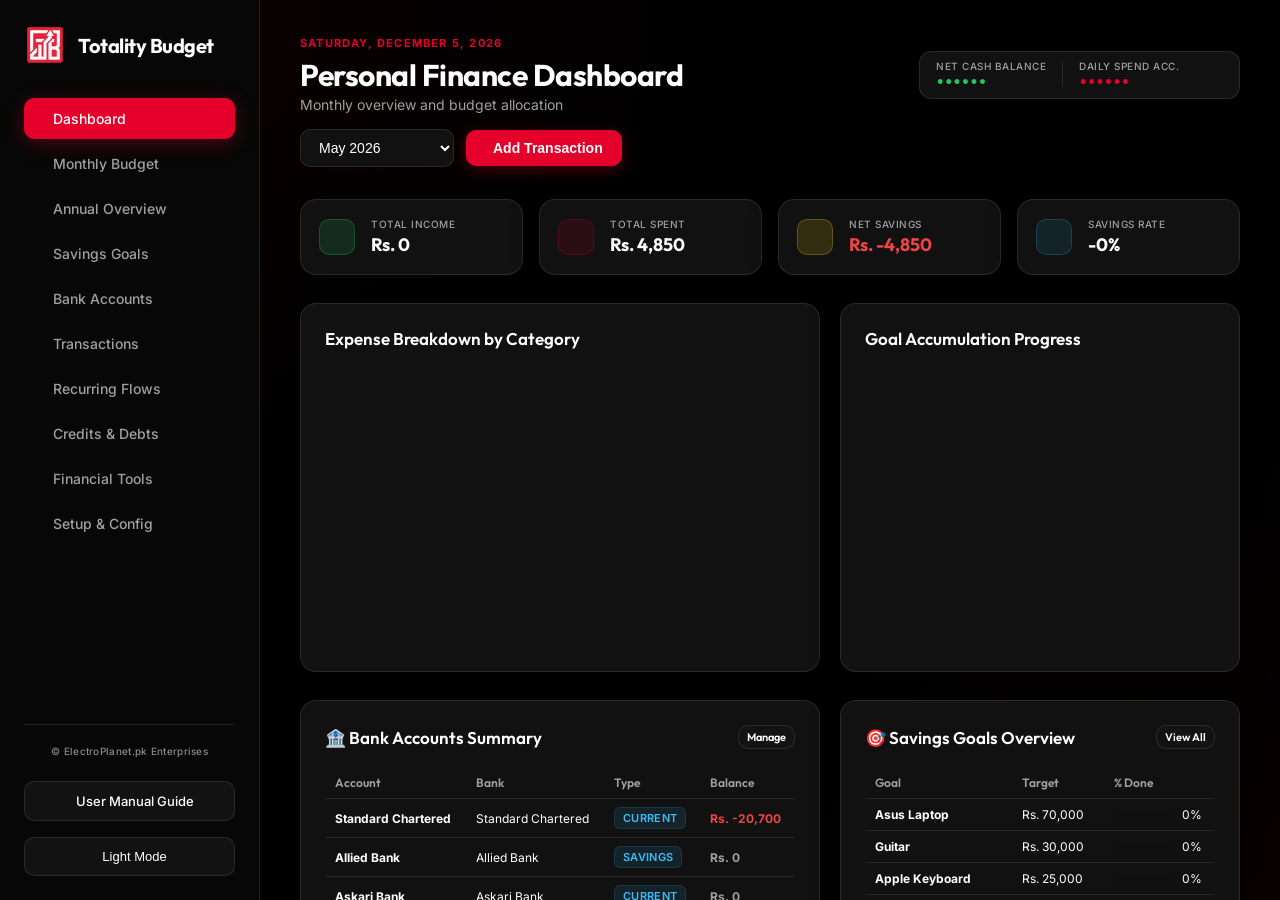
==== commit db4ccdd0: "update" ====
--- a/index.html
+++ b/index.html
@@ -307,16 +307,16 @@
                   <span id="mini-leftover-budget">Rs. 0</span>
                 </div>
                 <div class="stat-mini-item">
-                  <span>🔒 Monthly Income:</span>
-                  <span id="mini-monthly-income">Rs. 0</span>
+                  <span>🔁 Expected Net Recurring Flow:</span>
+                  <span id="mini-expected-net-recurring">Rs. 0</span>
                 </div>
                 <div class="stat-mini-item">
-                  <span>🔁 Fixed Expenses:</span>
-                  <span id="mini-fixed-expenses">Rs. 0</span>
+                  <span>🤝 Total Owed (Liabilities):</span>
+                  <span id="mini-total-owed" style="color: var(--danger); font-weight: 600;">Rs. 0</span>
                 </div>
                 <div class="stat-mini-item">
-                  <span>🤝 Total Money Owed:</span>
-                  <span id="mini-total-owed">Rs. 0</span>
+                  <span>💵 Total Receivable (Credits):</span>
+                  <span id="mini-total-receivable" style="color: var(--success); font-weight: 600;">Rs. 0</span>
                 </div>
               </div>
             </div>
@@ -376,8 +376,17 @@
               <i data-lucide="users"></i>
             </div>
             <div class="metric-info">
-              <span class="metric-label">Outstanding Loans (Debt)</span>
-              <span class="metric-val" id="annual-total-debt">Rs. 0</span>
+              <span class="metric-label">Outstanding Owed (Debts)</span>
+              <span class="metric-val" id="annual-total-debt" style="color: var(--danger); font-weight: 700;">Rs. 0</span>
+            </div>
+          </div>
+          <div class="card metric-card">
+            <div class="metric-icon income">
+              <i data-lucide="arrow-up-right"></i>
+            </div>
+            <div class="metric-info">
+              <span class="metric-label">Receivables Pending (Credits)</span>
+              <span class="metric-val" id="annual-total-receivable" style="color: var(--success); font-weight: 700;">Rs. 0</span>
             </div>
           </div>
           <div class="card metric-card">
--- a/index.css
+++ b/index.css
@@ -158,9 +158,9 @@
   font-family: var(--font-body);
   background-color: var(--bg-app);
   color: var(--text-main);
-  min-height: 100vh;
-  display: flex;
-  overflow-x: hidden;
+  height: 100vh;
+  overflow: hidden;
+  display: flex;
   transition: background-color 0.5s ease, color 0.4s ease;
 }
 
@@ -189,7 +189,8 @@
 .app-container {
   display: flex;
   width: 100vw;
-  min-height: 100vh;
+  height: 100vh;
+  overflow: hidden;
   position: relative;
   z-index: 1;
 }
@@ -225,11 +226,11 @@
   height: 42px;
   border-radius: 12px;
   object-fit: cover;
-  transition: var(--transition);
+  transition: var(--transition-bounce);
 }
 
 .brand-logo-img:hover {
-  transform: scale(1.05);
+  transform: scale(1.08) rotate(5deg);
 }
 
 .brand-name {
@@ -262,7 +263,7 @@
   font-size: 14px;
   cursor: pointer;
   border: 1px solid transparent;
-  transition: var(--transition);
+  transition: var(--transition-bounce);
   white-space: nowrap;
 }
 
@@ -270,14 +271,14 @@
   width: 18px;
   height: 18px;
   flex-shrink: 0;
-  transition: var(--transition);
+  transition: var(--transition-bounce);
 }
 
 .nav-link:hover {
   color: var(--text-main);
   background-color: var(--bg-card);
   border-color: var(--border-color);
-  transform: translateX(3px);
+  transform: translateX(6px) scale(1.02);
 }
 
 .nav-link.active {
@@ -315,12 +316,17 @@
   font-size: 13px;
   font-weight: 500;
   cursor: pointer;
-  transition: var(--transition);
+  transition: var(--transition-bounce);
 }
 
 .theme-toggle-btn:hover {
   background-color: var(--bg-card-hover);
   border-color: var(--border-color-hover);
+  transform: translateY(-2px) scale(1.02);
+}
+
+.theme-toggle-btn:active {
+  transform: translateY(0) scale(0.97);
 }
 
 .manual-link {
@@ -338,14 +344,18 @@
   font-weight: 500;
   cursor: pointer;
   text-decoration: none;
-  transition: var(--transition);
+  transition: var(--transition-bounce);
   box-sizing: border-box;
 }
 
 .manual-link:hover {
   background-color: var(--bg-card-hover);
   border-color: var(--border-color-hover);
-  transform: translateY(-1px);
+  transform: translateY(-2px) scale(1.02);
+}
+
+.manual-link:active {
+  transform: translateY(0) scale(0.97);
 }
 
 .manual-link svg {
@@ -360,7 +370,8 @@
   padding: 36px 40px;
   max-width: 1400px;
   min-width: 0;
-  min-height: 100vh;
+  height: 100vh;
+  overflow-y: auto;
   display: flex;
   flex-direction: column;
   gap: 28px;
@@ -388,12 +399,13 @@
   font-size: 13px;
   font-weight: 500;
   box-shadow: 0 4px 12px rgba(0, 0, 0, 0.05);
-  transition: all 0.3s ease;
+  transition: transform 0.4s cubic-bezier(0.34, 1.56, 0.64, 1), background-color 0.4s ease, border-color 0.4s ease, box-shadow 0.4s ease;
 }
 
 .top-balances-widget:hover {
   border-color: var(--primary);
-  box-shadow: 0 4px 16px rgba(0, 0, 0, 0.1);
+  box-shadow: 0 6px 20px rgba(228, 0, 43, 0.08);
+  transform: translateY(-1px);
 }
 
 .top-balances-widget button {
@@ -405,13 +417,17 @@
   display: flex;
   align-items: center;
   justify-content: center;
-  transition: color 0.2s, transform 0.2s;
+  transition: color 0.2s ease, transform 0.2s ease;
   margin-left: 4px;
 }
 
 .top-balances-widget button:hover {
   color: var(--primary);
   transform: scale(1.1);
+}
+
+.top-balances-widget button:active {
+  transform: scale(0.95);
 }
 
 @keyframes slideDown {
@@ -477,7 +493,7 @@
   font-weight: 600;
   font-size: 14px;
   cursor: pointer;
-  transition: var(--transition);
+  transition: var(--transition-bounce);
   border: 1px solid transparent;
   outline: none;
   white-space: nowrap;
@@ -491,12 +507,12 @@
 
 .btn-primary:hover {
   background: #cc0026;
-  transform: translateY(-2px);
-  box-shadow: 0 6px 24px rgba(228, 0, 43, 0.4);
+  transform: translateY(-1px);
+  box-shadow: 0 4px 16px rgba(228, 0, 43, 0.35);
 }
 
 .btn-primary:active {
-  transform: translateY(0);
+  transform: translateY(0) scale(0.98);
 }
 
 .btn-secondary {
@@ -509,6 +525,10 @@
   background-color: var(--bg-card-hover);
   border-color: var(--border-color-hover);
   transform: translateY(-1px);
+}
+
+.btn-secondary:active {
+  transform: translateY(0) scale(0.98);
 }
 
 /* ─── Glass Card ─── */
@@ -520,30 +540,36 @@
   border-radius: var(--card-radius);
   padding: 24px;
   box-shadow: var(--glass-shadow);
-  transition: background-color 0.3s ease, border-color 0.3s ease, box-shadow 0.3s ease, transform 0.3s ease;
-  animation: cardIn 0.4s ease-out both;
+  transition: background-color 0.4s ease, border-color 0.4s ease, box-shadow 0.4s var(--transition-bounce), transform 0.4s var(--transition-bounce);
   container-type: inline-size;
 }
 
+.tab-panel.active .card {
+  animation: cardIn 0.5s cubic-bezier(0.34, 1.56, 0.64, 1) both;
+}
+
 @keyframes cardIn {
-  from { opacity: 0; transform: translateY(16px); }
-  to { opacity: 1; transform: translateY(0); }
+  from { opacity: 0; transform: translateY(16px) scale(0.98); }
+  to { opacity: 1; transform: translateY(0) scale(1); }
 }
 
 /* Staggered entrance */
-.metrics-grid .card:nth-child(1) { animation-delay: 0.04s; }
-.metrics-grid .card:nth-child(2) { animation-delay: 0.08s; }
-.metrics-grid .card:nth-child(3) { animation-delay: 0.12s; }
-.metrics-grid .card:nth-child(4) { animation-delay: 0.16s; }
-.dashboard-row-1 .card:nth-child(1) { animation-delay: 0.2s; }
-.dashboard-row-1 .card:nth-child(2) { animation-delay: 0.24s; }
-.goals-grid .card:nth-child(n) { animation-delay: calc(0.05s * var(--i, 0)); }
-.accounts-grid .card:nth-child(n) { animation-delay: calc(0.05s * var(--i, 0)); }
+.tab-panel.active .metrics-grid .card:nth-child(1) { animation-delay: 0.04s; }
+.tab-panel.active .metrics-grid .card:nth-child(2) { animation-delay: 0.08s; }
+.tab-panel.active .metrics-grid .card:nth-child(3) { animation-delay: 0.12s; }
+.tab-panel.active .metrics-grid .card:nth-child(4) { animation-delay: 0.16s; }
+.tab-panel.active .dashboard-row-1 .card:nth-child(1) { animation-delay: 0.2s; }
+.tab-panel.active .dashboard-row-1 .card:nth-child(2) { animation-delay: 0.24s; }
+.tab-panel.active .goals-grid .card:nth-child(n) { animation-delay: calc(0.05s * var(--i, 0)); }
+.tab-panel.active .accounts-grid .card:nth-child(n) { animation-delay: calc(0.05s * var(--i, 0)); }
 
 .card:hover {
-  border-color: rgba(228, 0, 43, 0.15);
-  box-shadow: 0 8px 32px rgba(228, 0, 43, 0.08);
-  transform: translateY(-2px);
+  border-color: rgba(228, 0, 43, 0.2);
+}
+
+.metric-card:hover {
+  transform: translateY(-3px) scale(1.02);
+  box-shadow: 0 8px 24px rgba(228, 0, 43, 0.08);
 }
 
 /* Slide-out animation for removed items */
@@ -770,13 +796,13 @@
   border: 1px solid var(--border-color);
   background-color: transparent;
   border-radius: 10px;
-  transition: var(--transition);
+  transition: var(--transition-bounce);
 }
 
 .transaction-item:hover {
-  border-color: rgba(228, 0, 43, 0.15);
-  background-color: rgba(228, 0, 43, 0.03);
-  transform: translateX(3px);
+  border-color: rgba(228, 0, 43, 0.2);
+  background-color: rgba(228, 0, 43, 0.04);
+  transform: translateX(6px) scale(1.01);
 }
 
 .tx-info {
@@ -1472,9 +1498,6 @@
   display: block;
 }
 
-.card:hover .goal-icon-img {
-  transform: scale(1.1);
-}
 
 /* ─── Price Suggestions ─── */
 .setup-goal-suggestion {
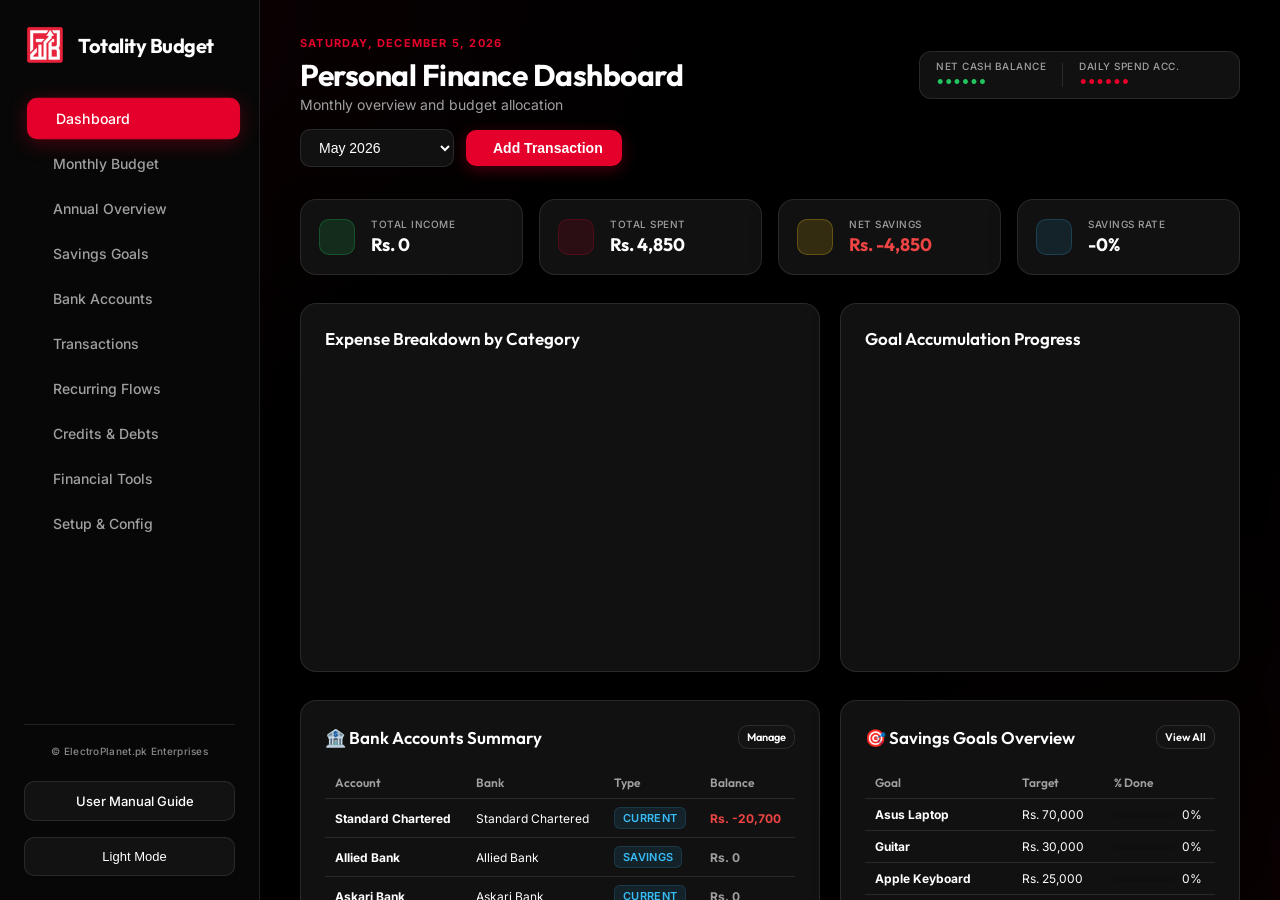
==== commit e9a17416: "update" ====
--- a/index.html
+++ b/index.html
@@ -500,7 +500,7 @@
       <!-- TAB 5: BANK ACCOUNTS -->
       <section id="accounts-panel" class="tab-panel">
         <div class="card">
-          <div style="display: flex; justify-content: space-between; align-items: center;">
+          <div class="goal-card-top" style="margin-bottom: 0;">
             <div>
               <h2 style="font-family: var(--font-heading); font-size: 24px; font-weight: 700;">Account Directory</h2>
               <p style="color: var(--text-muted); font-size: 14px; margin-top: 4px;">Liquid cash and savings across your bank directory</p>
--- a/index.css
+++ b/index.css
@@ -107,7 +107,6 @@
   color: #ffffff;
   background-color: rgba(255, 255, 255, 0.12);
   border-color: rgba(255, 255, 255, 0.18);
-  transform: translateX(3px);
 }
 
 [data-theme="light"] .sidebar .nav-link.active {
@@ -181,8 +180,8 @@
 
 /* Scrollbars */
 ::-webkit-scrollbar { width: 5px; height: 5px; }
-::-webkit-scrollbar-track { background: transparent; }
-::-webkit-scrollbar-thumb { background: rgba(228, 0, 43, 0.25); border-radius: 10px; }
+::-webkit-scrollbar-track { background: var(--bg-main); border-left: 1px solid var(--border-color); }
+::-webkit-scrollbar-thumb { background: rgba(228, 0, 43, 0.25); border-radius: 2.5px; }
 ::-webkit-scrollbar-thumb:hover { background: rgba(228, 0, 43, 0.5); }
 
 /* Layout */
@@ -229,9 +228,6 @@
   transition: var(--transition-bounce);
 }
 
-.brand-logo-img:hover {
-  transform: scale(1.08) rotate(5deg);
-}
 
 .brand-name {
   font-family: var(--font-heading);
@@ -278,7 +274,11 @@
   color: var(--text-main);
   background-color: var(--bg-card);
   border-color: var(--border-color);
-  transform: translateX(6px) scale(1.02);
+}
+
+.nav-link:hover,
+.nav-link.active {
+  transform: translateX(4px) scale(1.01);
 }
 
 .nav-link.active {
@@ -290,7 +290,6 @@
 
 .nav-link.active svg {
   color: white;
-  transform: scale(1.1);
 }
 
 /* Sidebar Footer */
@@ -371,7 +370,7 @@
   max-width: 1400px;
   min-width: 0;
   height: 100vh;
-  overflow-y: auto;
+  overflow-y: scroll;
   display: flex;
   flex-direction: column;
   gap: 28px;
@@ -549,8 +548,8 @@
 }
 
 @keyframes cardIn {
-  from { opacity: 0; transform: translateY(16px) scale(0.98); }
-  to { opacity: 1; transform: translateY(0) scale(1); }
+  from { opacity: 0; transform: translateY(16px) scaleY(0.98); }
+  to { opacity: 1; transform: translateY(0) scaleY(1); }
 }
 
 /* Staggered entrance */
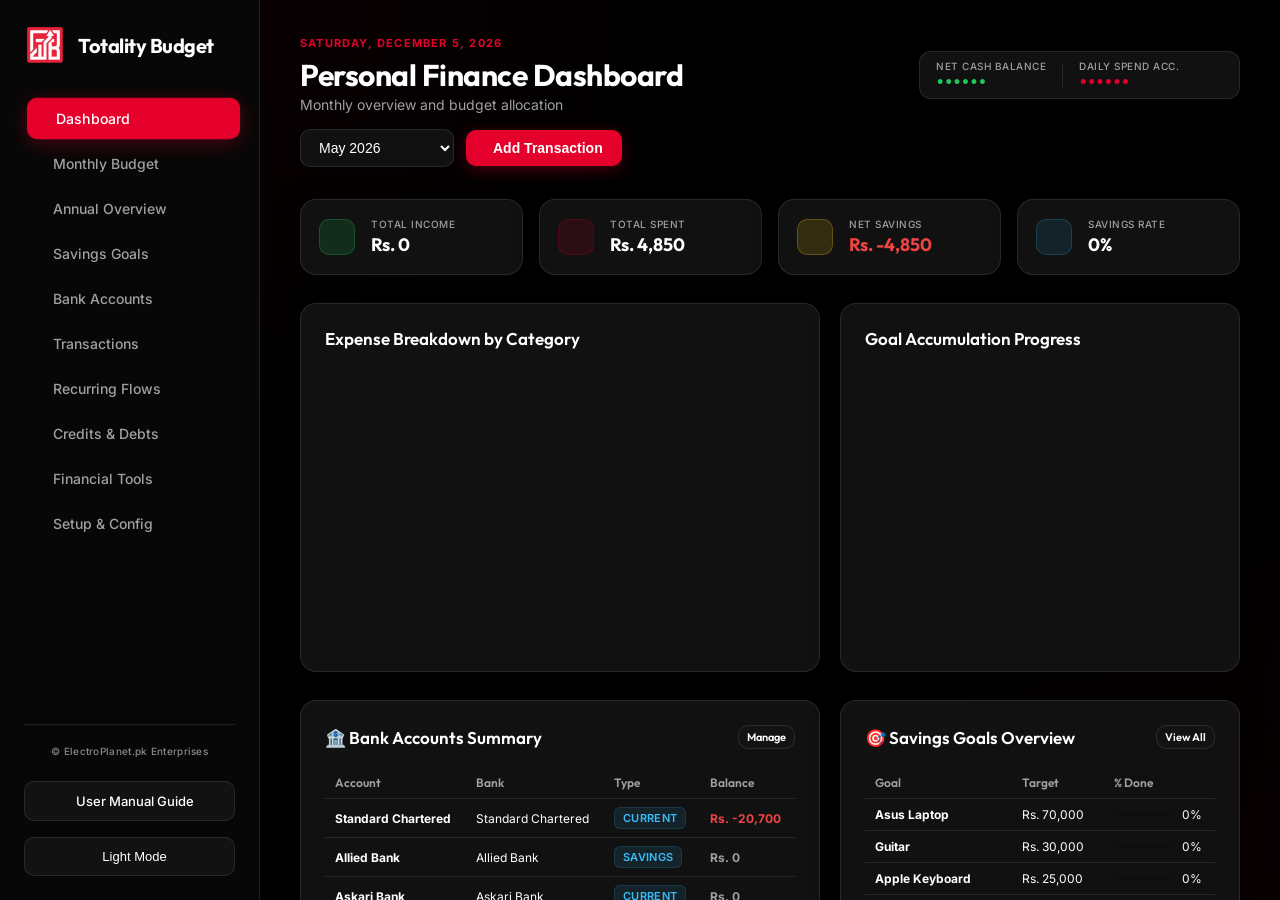
==== commit 7c32f292: "update" ====
--- a/index.html
+++ b/index.html
@@ -2,10 +2,11 @@
 <html lang="en">
 <head>
   <meta charset="UTF-8">
-  <meta name="viewport" content="width=device-width, initial-scale=1.0">
+  <meta name="viewport" content="width=device-width, initial-scale=1.0, maximum-scale=1.0, user-scalable=no, viewport-fit=cover">
   <title>Totality Budget — Personal Finance Tracker</title>
   <link rel="shortcut icon" type="image/png" href="logo.png">
   <link rel="icon" type="image/png" href="logo.png">
+  <link rel="manifest" href="manifest.json">
   <link rel="stylesheet" href="index.css?v=4">
   <!-- ChartJS CDN -->
   <script src="https://cdn.jsdelivr.net/npm/chart.js"></script>
@@ -14,6 +15,22 @@
 </head>
 <body>
   <div class="app-container">
+    <!-- Mobile Header Top Bar -->
+    <header class="mobile-header">
+      <button id="mobile-menu-btn" class="mobile-icon-btn" title="Open Navigation">
+        <i data-lucide="menu"></i>
+      </button>
+      <div class="mobile-brand">
+        <img src="logo.png" class="mobile-logo-img" alt="Logo">
+        <span class="mobile-brand-name">Totality</span>
+      </div>
+      <button id="mobile-eye-btn" class="mobile-icon-btn" title="Toggle Balances">
+        <i id="mobile-eye-icon" data-lucide="eye"></i>
+      </button>
+    </header>
+
+    <!-- Mobile Sidebar Backdrop Overlay -->
+    <div class="sidebar-overlay" id="sidebar-overlay"></div>
     
     <!-- Sidebar Navigation -->
     <aside class="sidebar">
--- a/index.css
+++ b/index.css
@@ -2679,5 +2679,234 @@
   border-color: var(--danger);
 }
 
-
-
+/* ─── Mobile Responsiveness ─── */
+.mobile-header {
+  display: none;
+}
+
+.sidebar-overlay {
+  display: none;
+}
+
+@media (max-width: 768px) {
+  /* Layout modifications */
+  .app-container {
+    flex-direction: column;
+  }
+
+  /* Header card layouts on mobile */
+  .tab-panel > .card:first-child > .goal-card-top,
+  .tab-panel > .card:first-child > div {
+    flex-direction: column !important;
+    align-items: center !important;
+    text-align: center;
+    gap: 16px;
+  }
+  
+  .tab-panel > .card:first-child .metric-info {
+    align-items: center !important;
+    text-align: center;
+    margin-top: 10px;
+  }
+
+  .tab-panel > .card:first-child .metric-label {
+    white-space: normal !important;
+    text-align: center;
+  }
+  
+  .tab-panel > .card:first-child > div > div[style*="display: flex"] {
+    flex-direction: row !important;
+    justify-content: center !important;
+    width: 100%;
+    gap: 20px !important;
+    margin-top: 10px;
+    border-top: 1px solid var(--border-color);
+    padding-top: 14px;
+  }
+  
+  .mobile-header {
+    display: flex;
+    justify-content: space-between;
+    align-items: center;
+    height: 56px;
+    background-color: var(--bg-sidebar);
+    backdrop-filter: blur(20px);
+    -webkit-backdrop-filter: blur(20px);
+    border-bottom: 1px solid var(--border-color);
+    padding: 0 16px;
+    position: fixed;
+    top: 0;
+    left: 0;
+    width: 100vw;
+    z-index: 99;
+    box-sizing: border-box;
+  }
+  
+  .mobile-brand {
+    display: flex;
+    align-items: center;
+    gap: 8px;
+  }
+  
+  .mobile-logo-img {
+    width: 28px;
+    height: 28px;
+    border-radius: 8px;
+  }
+  
+  .mobile-brand-name {
+    font-family: var(--font-heading);
+    font-weight: 700;
+    font-size: 16px;
+    color: var(--text-main);
+  }
+  
+  .mobile-icon-btn {
+    background: none;
+    border: none;
+    color: var(--text-main);
+    cursor: pointer;
+    padding: 8px;
+    display: flex;
+    align-items: center;
+    justify-content: center;
+    transition: transform 0.2s ease;
+  }
+  
+  .mobile-icon-btn:active {
+    transform: scale(0.92);
+  }
+  
+  /* Sidebar Drawer style */
+  .sidebar {
+    position: fixed;
+    top: 0;
+    left: -280px; /* Hide offscreen */
+    width: 280px;
+    height: 100vh;
+    z-index: 101;
+    border-right: 1px solid var(--border-color);
+    box-shadow: 10px 0 30px rgba(0, 0, 0, 0.25);
+    transition: transform 0.35s cubic-bezier(0.16, 1, 0.3, 1);
+    transform: translateX(0);
+  }
+  
+  .sidebar.open {
+    transform: translateX(280px); /* Slide in */
+  }
+  
+  /* Overlay Backdrop */
+  .sidebar-overlay {
+    display: block;
+    position: fixed;
+    top: 0;
+    left: 0;
+    width: 100vw;
+    height: 100vh;
+    background-color: rgba(0, 0, 0, 0.4);
+    backdrop-filter: blur(4px);
+    -webkit-backdrop-filter: blur(4px);
+    z-index: 100;
+    opacity: 0;
+    pointer-events: none;
+    transition: opacity 0.35s cubic-bezier(0.16, 1, 0.3, 1);
+  }
+  
+  .sidebar-overlay.active {
+    opacity: 1;
+    pointer-events: auto;
+  }
+  
+  /* Main Content adjusts */
+  .main-content {
+    margin-left: 0;
+    padding: 72px 16px 24px 16px; /* Offset for mobile header (56px) + extra padding */
+    height: 100vh;
+    box-sizing: border-box;
+    overflow-y: scroll;
+    gap: 20px;
+  }
+  
+  /* Adjusting Top Bar in content on mobile */
+  .top-bar {
+    flex-direction: column;
+    align-items: stretch;
+    gap: 12px;
+    margin-bottom: 8px;
+  }
+  
+  .page-title-area {
+    text-align: center;
+  }
+  
+  .top-balances-widget {
+    justify-content: center;
+    width: 100%;
+    box-sizing: border-box;
+  }
+  
+  .action-bar {
+    width: 100%;
+    justify-content: center;
+    gap: 8px;
+  }
+  
+  .action-bar .month-selector, 
+  .action-bar .btn {
+    flex: 1;
+    justify-content: center;
+    font-size: 12px;
+    padding: 8px;
+  }
+  
+  /* Tables Responsiveness */
+  .table-container {
+    margin: 0 -16px;
+    width: calc(100% + 32px);
+    border-radius: 0;
+    border-left: none;
+    border-right: none;
+  }
+  
+  .table th, .table td {
+    padding: 10px 8px;
+    font-size: 11px;
+  }
+  
+  /* Metrics Grid */
+  .metrics-grid {
+    grid-template-columns: 1fr; /* Single column stack */
+    gap: 12px;
+  }
+  
+  /* Dashboard layout columns stack */
+  .dashboard-row-1 {
+    grid-template-columns: 1fr;
+    gap: 16px;
+  }
+  
+  /* Form adjustments */
+  .modal-content {
+    width: 95%;
+    padding: 16px;
+    max-height: 90vh;
+  }
+  
+  .modal-grid-2 {
+    grid-template-columns: 1fr;
+    gap: 12px;
+  }
+  
+  /* Setup rows adjustments */
+  .setup-acc-row, .setup-goal-row, .setup-flow-row {
+    grid-template-columns: 1fr !important;
+    gap: 10px;
+    padding: 12px;
+    border: 1px solid var(--border-color);
+    border-radius: 8px;
+    background: rgba(255, 255, 255, 0.01);
+  }
+}
+
+
+
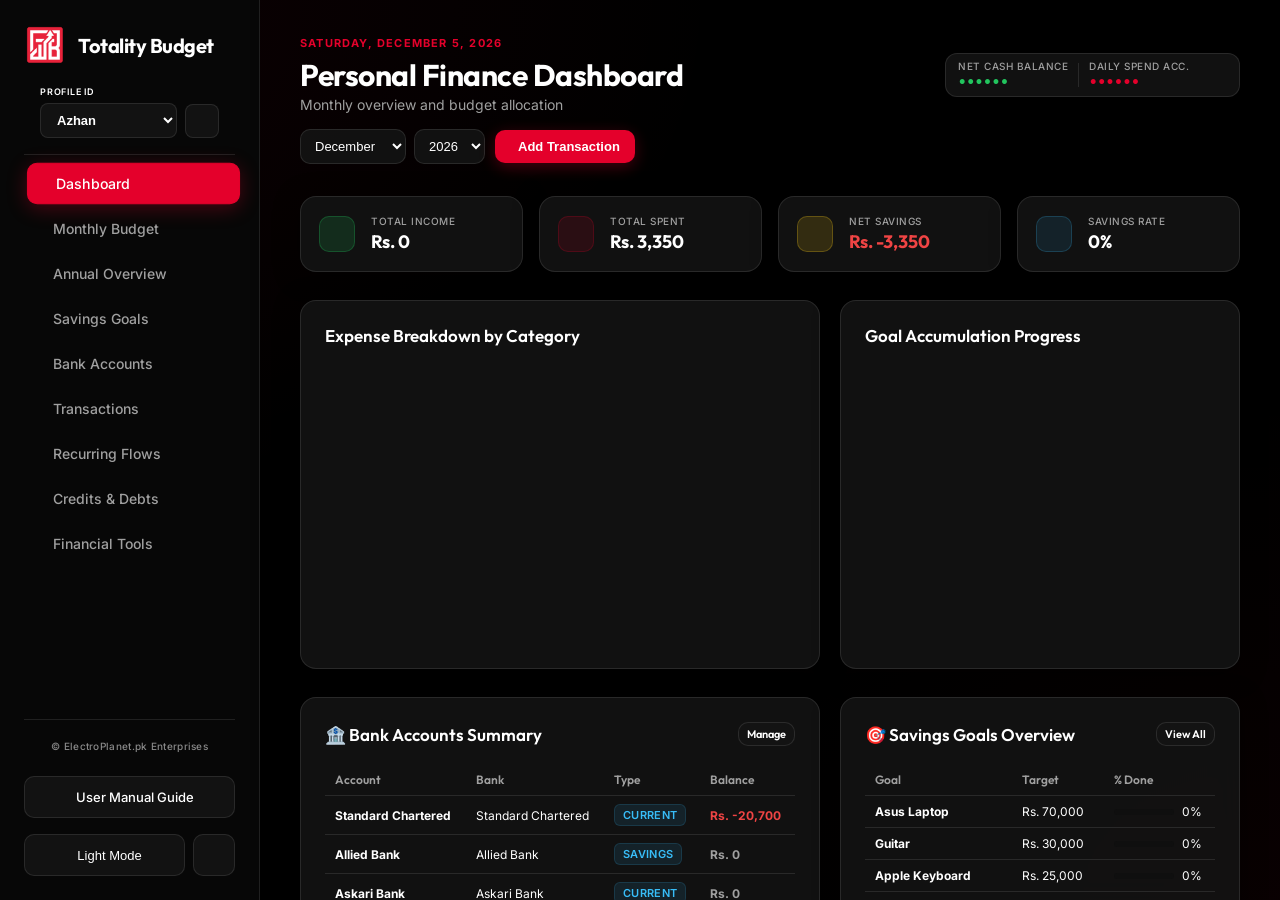
==== commit 5e8c2b3a: "update" ====
--- a/index.html
+++ b/index.html
@@ -38,6 +38,19 @@
         <div class="brand">
           <img src="logo.png" class="brand-logo-img" alt="Totality Budget Logo">
           <span class="brand-name">Totality Budget</span>
+        </div>
+        
+        <!-- Profile / ID Selector Section -->
+        <div class="profile-selector-container" style="padding: 0 16px 16px 16px; border-bottom: 1px solid var(--border-color); margin-bottom: 8px;">
+          <label style="font-size: 9px; text-transform: uppercase; font-weight: 600; letter-spacing: 0.8px; display: block; margin-bottom: 6px;">Profile ID</label>
+          <div style="display: flex; gap: 8px; align-items: center;">
+            <select id="profile-select" style="flex: 1; padding: 8px 12px; border-radius: 8px; font-size: 13px; font-weight: 600; cursor: pointer; outline: none; transition: all 0.2s;">
+              <!-- Dynamically populated -->
+            </select>
+            <button id="add-profile-btn" style="padding: 8px; border-radius: 8px; display: inline-flex; align-items: center; justify-content: center; cursor: pointer; transition: all 0.2s;" title="Create New Profile ID">
+              <i data-lucide="plus" style="width: 16px; height: 16px;"></i>
+            </button>
+          </div>
         </div>
         
         <nav class="nav-links">
@@ -95,12 +108,6 @@
               <span>Financial Tools</span>
             </a>
           </li>
-          <li class="nav-item">
-            <a class="nav-link" data-tab="setup">
-              <i data-lucide="settings"></i>
-              <span>Setup & Config</span>
-            </a>
-          </li>
         </nav>
       </div>
       
@@ -110,10 +117,15 @@
           <i data-lucide="book-open"></i>
           <span>User Manual Guide</span>
         </a>
-        <button id="theme-toggle" class="theme-toggle-btn">
-          <i data-lucide="sun" class="sun-icon"></i>
-          <span class="theme-text">Light Mode</span>
-        </button>
+        <div style="display: flex; gap: 8px; width: 100%; box-sizing: border-box; align-items: stretch;">
+          <button id="theme-toggle" class="theme-toggle-btn" style="flex: 1; min-width: 0; box-sizing: border-box;">
+            <i data-lucide="sun" class="sun-icon"></i>
+            <span class="theme-text">Light Mode</span>
+          </button>
+          <button class="nav-link settings-toggle-btn" data-tab="setup" title="Setup & Config">
+            <i data-lucide="settings" class="settings-icon"></i>
+          </button>
+        </div>
       </div>
     </aside>
 
@@ -145,20 +157,30 @@
         </div>
         
         <div class="action-bar">
-          <select id="global-month-select" class="month-selector">
-            <option value="2026-01">January 2026</option>
-            <option value="2026-02">February 2026</option>
-            <option value="2026-03">March 2026</option>
-            <option value="2026-04">April 2026</option>
-            <option value="2026-05" selected>May 2026</option>
-            <option value="2026-06">June 2026</option>
-            <option value="2026-07">July 2026</option>
-            <option value="2026-08">August 2026</option>
-            <option value="2026-09">September 2026</option>
-            <option value="2026-10">October 2026</option>
-            <option value="2026-11">November 2026</option>
-            <option value="2026-12">December 2026</option>
-          </select>
+          <div class="date-selector-group" style="display: flex; gap: 8px; align-items: center;">
+            <select id="global-month-select" class="month-selector" style="min-width: 95px;">
+              <option value="01">January</option>
+              <option value="02">February</option>
+              <option value="03">March</option>
+              <option value="04">April</option>
+              <option value="05">May</option>
+              <option value="06">June</option>
+              <option value="07">July</option>
+              <option value="08">August</option>
+              <option value="09" selected>September</option>
+              <option value="10">October</option>
+              <option value="11">November</option>
+              <option value="12">December</option>
+            </select>
+            <select id="global-year-select" class="month-selector" style="min-width: 70px;">
+              <option value="2024">2024</option>
+              <option value="2025">2025</option>
+              <option value="2026" selected>2026</option>
+              <option value="2027">2027</option>
+              <option value="2028">2028</option>
+              <option value="2029">2029</option>
+            </select>
+          </div>
           <button id="add-tx-btn" class="btn btn-primary">
             <i data-lucide="plus-circle"></i>
             <span>Add Transaction</span>
@@ -697,21 +719,31 @@
                 </div>
               </div>
               <div class="form-group">
-                <label for="sub-start-month" style="display: block; font-size: 13px; font-weight: 500; margin-bottom: 6px;">Start Month</label>
-                <select id="sub-start-month" class="form-control" required>
-                  <option value="2026-01" selected>January 2026</option>
-                  <option value="2026-02">February 2026</option>
-                  <option value="2026-03">March 2026</option>
-                  <option value="2026-04">April 2026</option>
-                  <option value="2026-05">May 2026</option>
-                  <option value="2026-06">June 2026</option>
-                  <option value="2026-07">July 2026</option>
-                  <option value="2026-08">August 2026</option>
-                  <option value="2026-09">September 2026</option>
-                  <option value="2026-10">October 2026</option>
-                  <option value="2026-11">November 2026</option>
-                  <option value="2026-12">December 2026</option>
-                </select>
+                <label style="display: block; font-size: 13px; font-weight: 500; margin-bottom: 6px;">Start Date (Month & Year)</label>
+                <div style="display: flex; gap: 8px;">
+                  <select id="sub-start-month-select" class="form-control" style="flex: 1;" required>
+                    <option value="01">January</option>
+                    <option value="02">February</option>
+                    <option value="03">March</option>
+                    <option value="04">April</option>
+                    <option value="05">May</option>
+                    <option value="06">June</option>
+                    <option value="07">July</option>
+                    <option value="08">August</option>
+                    <option value="09" selected>September</option>
+                    <option value="10">October</option>
+                    <option value="11">November</option>
+                    <option value="12">December</option>
+                  </select>
+                  <select id="sub-start-year-select" class="form-control" style="width: 100px;" required>
+                    <option value="2024">2024</option>
+                    <option value="2025">2025</option>
+                    <option value="2026" selected>2026</option>
+                    <option value="2027">2027</option>
+                    <option value="2028">2028</option>
+                    <option value="2029">2029</option>
+                  </select>
+                </div>
               </div>
               <button type="submit" class="btn btn-primary" style="margin-top: 8px; justify-content: center;">Save Recurring Flow</button>
             </form>
@@ -1223,6 +1255,17 @@
             </div>
           </div>
 
+          <!-- Manage Profile IDs -->
+          <div class="card" style="margin-top: 8px;">
+            <h3 class="card-title">👥 Manage Profile IDs</h3>
+            <p style="color: var(--text-muted); font-size: 13px; margin-bottom: 20px; line-height: 1.4;">
+              Delete unused Profile IDs to clean up your workspace database. The active profile cannot be deleted.
+            </p>
+            <div id="setup-profiles-list" style="display: flex; flex-direction: column; gap: 12px;">
+              <!-- Filled by JS -->
+            </div>
+          </div>
+
         </div>
       </section>
 
@@ -1350,6 +1393,70 @@
     </div>
   </div>
 
+  <!-- CREATE PROFILE MODAL -->
+  <div id="profile-modal" class="modal-overlay">
+    <div class="modal-content" style="max-width: 600px;">
+      <div class="modal-header">
+        <h3 class="modal-title">Create New Profile ID</h3>
+        <button id="close-profile-modal" class="modal-close-btn" type="button">
+          <i data-lucide="x"></i>
+        </button>
+      </div>
+      <form id="profile-modal-form">
+        <div class="modal-body" style="max-height: 70vh; overflow-y: auto; padding: 20px;">
+          
+          <!-- Profile General Info -->
+          <div class="form-group">
+            <label for="profile-name">Workspace / Profile ID Name</label>
+            <input type="text" id="profile-name" class="form-control" placeholder="e.g. Business Workspace, Personal Tracker, Azhan" required>
+            <span style="font-size: 11px; color: var(--text-muted); margin-top: 4px; display: block;">This ID isolates your finance data, budgets, and transactions.</span>
+          </div>
+          
+          <hr style="border: 0; border-top: 1px solid var(--border-color); margin: 20px 0;">
+          
+          <!-- Bank Accounts -->
+          <div class="form-group">
+            <div style="display: flex; justify-content: space-between; align-items: center; margin-bottom: 12px;">
+              <label style="margin-bottom: 0; font-weight: 700;">🏦 Initial Bank Accounts & Inherited Balances</label>
+              <button type="button" id="modal-add-acc-btn" class="btn btn-secondary" style="padding: 4px 10px; font-size: 11px; display: inline-flex; align-items: center; gap: 4px;">
+                <i data-lucide="plus" style="width: 12px; height: 12px;"></i> Add Account
+              </button>
+            </div>
+            <div id="modal-profile-accounts-list" style="display: flex; flex-direction: column; gap: 8px;">
+              <!-- Dynamic Rows populated in JS -->
+            </div>
+          </div>
+          
+          <hr style="border: 0; border-top: 1px solid var(--border-color); margin: 20px 0;">
+
+          <!-- Income Sources -->
+          <div class="form-group">
+            <div style="display: flex; justify-content: space-between; align-items: center; margin-bottom: 12px;">
+              <label style="margin-bottom: 0; font-weight: 700;">💰 Income Sources</label>
+              <button type="button" id="modal-add-inc-btn" class="btn btn-secondary" style="padding: 4px 10px; font-size: 11px; display: inline-flex; align-items: center; gap: 4px;">
+                <i data-lucide="plus" style="width: 12px; height: 12px;"></i> Add Source
+              </button>
+            </div>
+            <div id="modal-profile-income-list" style="display: flex; flex-direction: column; gap: 8px;">
+              <!-- Dynamic Rows populated in JS -->
+            </div>
+          </div>
+
+          <div style="background: rgba(228, 0, 43, 0.05); padding: 12px; border-radius: 8px; border: 1px solid var(--border-color); margin-top: 20px;">
+            <p style="margin: 0; font-size: 12px; line-height: 1.4; color: var(--text-color);">
+              💡 <strong>Note on Budgets:</strong> Expense categories and default budgets will be initialized to standard defaults (same for any user). You can customize them anytime later from the <strong>Setup & Config</strong> tab.
+            </p>
+          </div>
+
+        </div>
+        <div class="modal-footer">
+          <button type="button" id="cancel-profile-modal" class="btn btn-secondary">Cancel</button>
+          <button type="submit" class="btn btn-primary">Create Profile</button>
+        </div>
+      </form>
+    </div>
+  </div>
+
   <!-- CUSTOM CONFIRM MODAL -->
   <div id="confirm-modal" class="confirm-overlay">
     <div class="confirm-box">
--- a/index.css
+++ b/index.css
@@ -145,6 +145,50 @@
   background-color: rgba(255, 255, 255, 0.22);
   border-color: rgba(255, 255, 255, 0.3);
   color: #ffffff;
+}
+
+/* Light Mode Settings Button Overrides */
+[data-theme="light"] .sidebar .settings-toggle-btn {
+  background-color: rgba(255, 255, 255, 0.12) !important;
+  border: 1px solid rgba(255, 255, 255, 0.18) !important;
+  color: #ffffff !important;
+}
+[data-theme="light"] .sidebar .settings-toggle-btn:hover {
+  background-color: rgba(255, 255, 255, 0.22) !important;
+  border-color: rgba(255, 255, 255, 0.3) !important;
+  color: #ffffff !important;
+}
+[data-theme="light"] .sidebar .settings-toggle-btn.active {
+  background-color: #ffffff !important;
+  border-color: #ffffff !important;
+  color: var(--primary) !important;
+  box-shadow: 0 4px 16px rgba(0, 0, 0, 0.15) !important;
+}
+[data-theme="light"] .sidebar .settings-toggle-btn svg {
+  color: inherit !important;
+}
+
+/* Light Mode Profile Selector Overrides */
+[data-theme="light"] .sidebar .profile-selector-container label {
+  color: #ffffff !important;
+}
+[data-theme="light"] .sidebar #profile-select,
+[data-theme="light"] .sidebar #add-profile-btn {
+  background-color: #ffffff !important;
+  border: 1px solid #ffffff !important;
+  color: var(--primary) !important;
+}
+[data-theme="light"] .sidebar #profile-select:hover,
+[data-theme="light"] .sidebar #add-profile-btn:hover {
+  background-color: rgba(255, 255, 255, 0.9) !important;
+  border-color: #ffffff !important;
+}
+[data-theme="light"] .sidebar #add-profile-btn svg {
+  color: var(--primary) !important;
+}
+[data-theme="light"] .sidebar #profile-select option {
+  background-color: #ffffff !important;
+  color: #000000 !important;
 }
 
 * {
@@ -217,7 +261,7 @@
   display: flex;
   align-items: center;
   gap: 12px;
-  margin-bottom: 32px;
+  margin-bottom: 20px;
 }
 
 .brand-logo-img {
@@ -292,6 +336,28 @@
   color: white;
 }
 
+/* ─── Profile Selector ─── */
+.profile-selector-container label {
+  color: #ffffff !important;
+}
+
+#profile-select, #add-profile-btn {
+  background-color: var(--bg-card);
+  border: 1px solid var(--border-color);
+  color: var(--text-color);
+  transition: var(--transition-bounce);
+}
+
+#profile-select:hover, #add-profile-btn:hover {
+  border-color: var(--primary);
+  background-color: var(--bg-card-hover);
+}
+
+#profile-select option {
+  background-color: var(--bg-card);
+  color: var(--text-color);
+}
+
 /* Sidebar Footer */
 .sidebar-footer {
   display: flex;
@@ -307,7 +373,8 @@
   justify-content: center;
   gap: 10px;
   width: 100%;
-  padding: 11px;
+  height: 42px;
+  padding: 0 11px;
   border-radius: var(--btn-radius);
   border: 1px solid var(--border-color);
   background-color: var(--bg-card);
@@ -316,6 +383,7 @@
   font-weight: 500;
   cursor: pointer;
   transition: var(--transition-bounce);
+  box-sizing: border-box;
 }
 
 .theme-toggle-btn:hover {
@@ -334,7 +402,8 @@
   justify-content: center;
   gap: 10px;
   width: 100%;
-  padding: 11px;
+  height: 42px;
+  padding: 0 11px;
   border-radius: var(--btn-radius);
   border: 1px solid var(--border-color);
   background-color: var(--bg-card);
@@ -362,6 +431,57 @@
   height: 16px;
 }
 
+.settings-toggle-btn {
+  flex-shrink: 0;
+  width: 42px;
+  height: 42px;
+  padding: 0 !important;
+  display: flex !important;
+  align-items: center !important;
+  justify-content: center !important;
+  border-radius: var(--btn-radius) !important;
+  border: 1px solid var(--border-color) !important;
+  background-color: var(--bg-card) !important;
+  color: var(--text-main) !important;
+  cursor: pointer;
+  transition: var(--transition-bounce) !important;
+  box-sizing: border-box;
+}
+
+.settings-toggle-btn:hover {
+  background-color: var(--bg-card-hover) !important;
+  border-color: var(--border-color-hover) !important;
+  color: var(--text-main) !important;
+  transform: translateY(-2px) scale(1.05) !important;
+}
+
+.settings-toggle-btn:active {
+  transform: translateY(0) scale(0.95) !important;
+}
+
+.settings-toggle-btn.active {
+  color: white !important;
+  background-color: #E4002B !important;
+  border-color: #E4002B !important;
+  box-shadow: 0 4px 20px rgba(228, 0, 43, 0.3) !important;
+  transform: translateY(-2px) scale(1.05) !important;
+}
+
+.settings-toggle-btn.active:active {
+  transform: translateY(0) scale(0.95) !important;
+}
+
+.settings-toggle-btn svg {
+  width: 18px !important;
+  height: 18px !important;
+  margin: 0 !important;
+  transition: transform 0.5s ease !important;
+}
+
+.settings-toggle-btn:hover svg {
+  transform: rotate(45deg) !important;
+}
+
 /* ─── Main Content ─── */
 .main-content {
   margin-left: var(--sidebar-width);
@@ -390,10 +510,10 @@
 .top-balances-widget {
   display: flex;
   align-items: center;
-  gap: 16px;
+  gap: 10px;
   background: var(--bg-card);
   border: 1px solid var(--border-color);
-  padding: 8px 16px;
+  padding: 6px 12px;
   border-radius: 12px;
   font-size: 13px;
   font-weight: 500;
@@ -461,17 +581,22 @@
 .action-bar {
   display: flex;
   align-items: center;
-  gap: 12px;
+  gap: 10px;
+}
+
+.action-bar .btn {
+  padding: 8px 14px;
+  font-size: 13px;
 }
 
 .month-selector {
   background-color: var(--bg-card);
   border: 1px solid var(--border-color);
   color: var(--text-main);
-  padding: 9px 14px;
+  padding: 8px 10px;
   border-radius: var(--btn-radius);
   font-weight: 500;
-  font-size: 14px;
+  font-size: 13px;
   outline: none;
   cursor: pointer;
   transition: var(--transition);
@@ -1417,7 +1542,7 @@
 /* ─── Setup Rows ─── */
 .setup-acc-row {
   display: grid;
-  grid-template-columns: 1.2fr 1.2fr 1fr 2.5fr auto;
+  grid-template-columns: 1fr 1fr 0.8fr 0.8fr 1.5fr auto;
   gap: 10px;
   align-items: center;
   margin-bottom: 10px;
